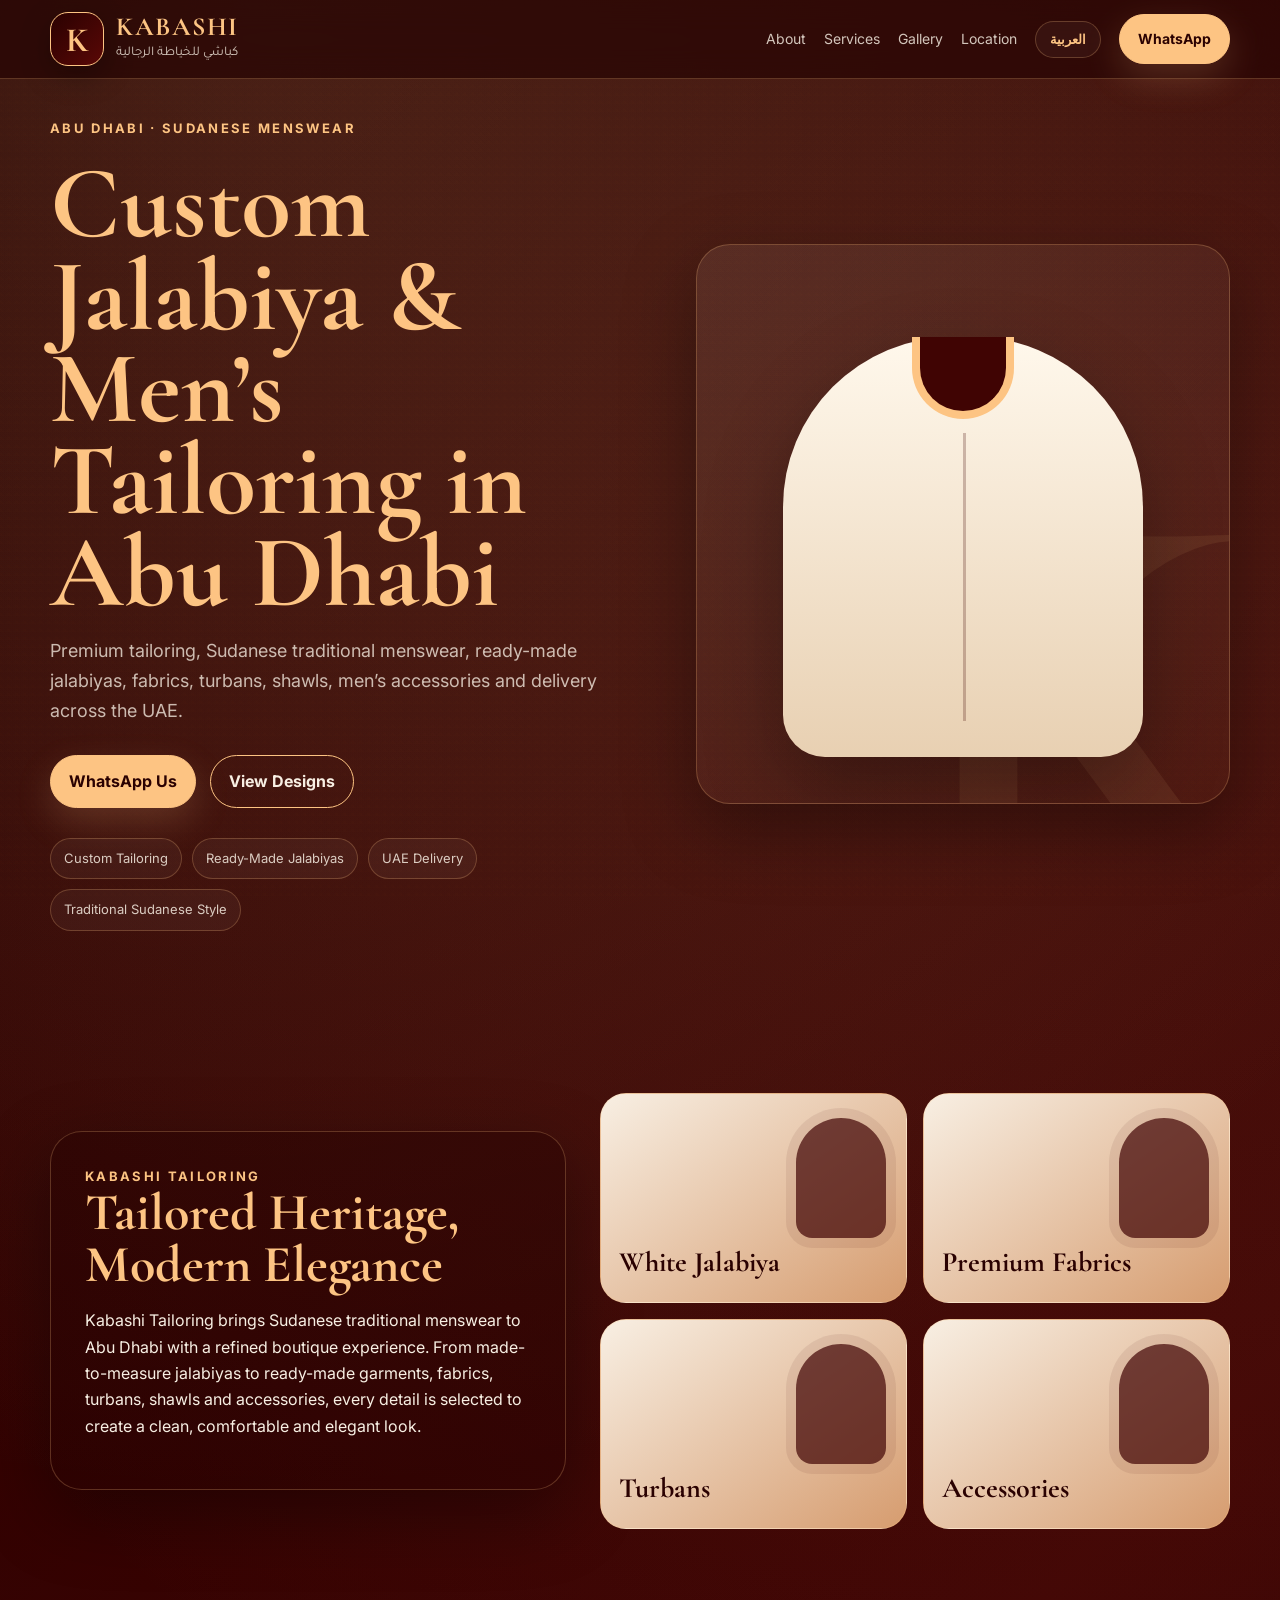
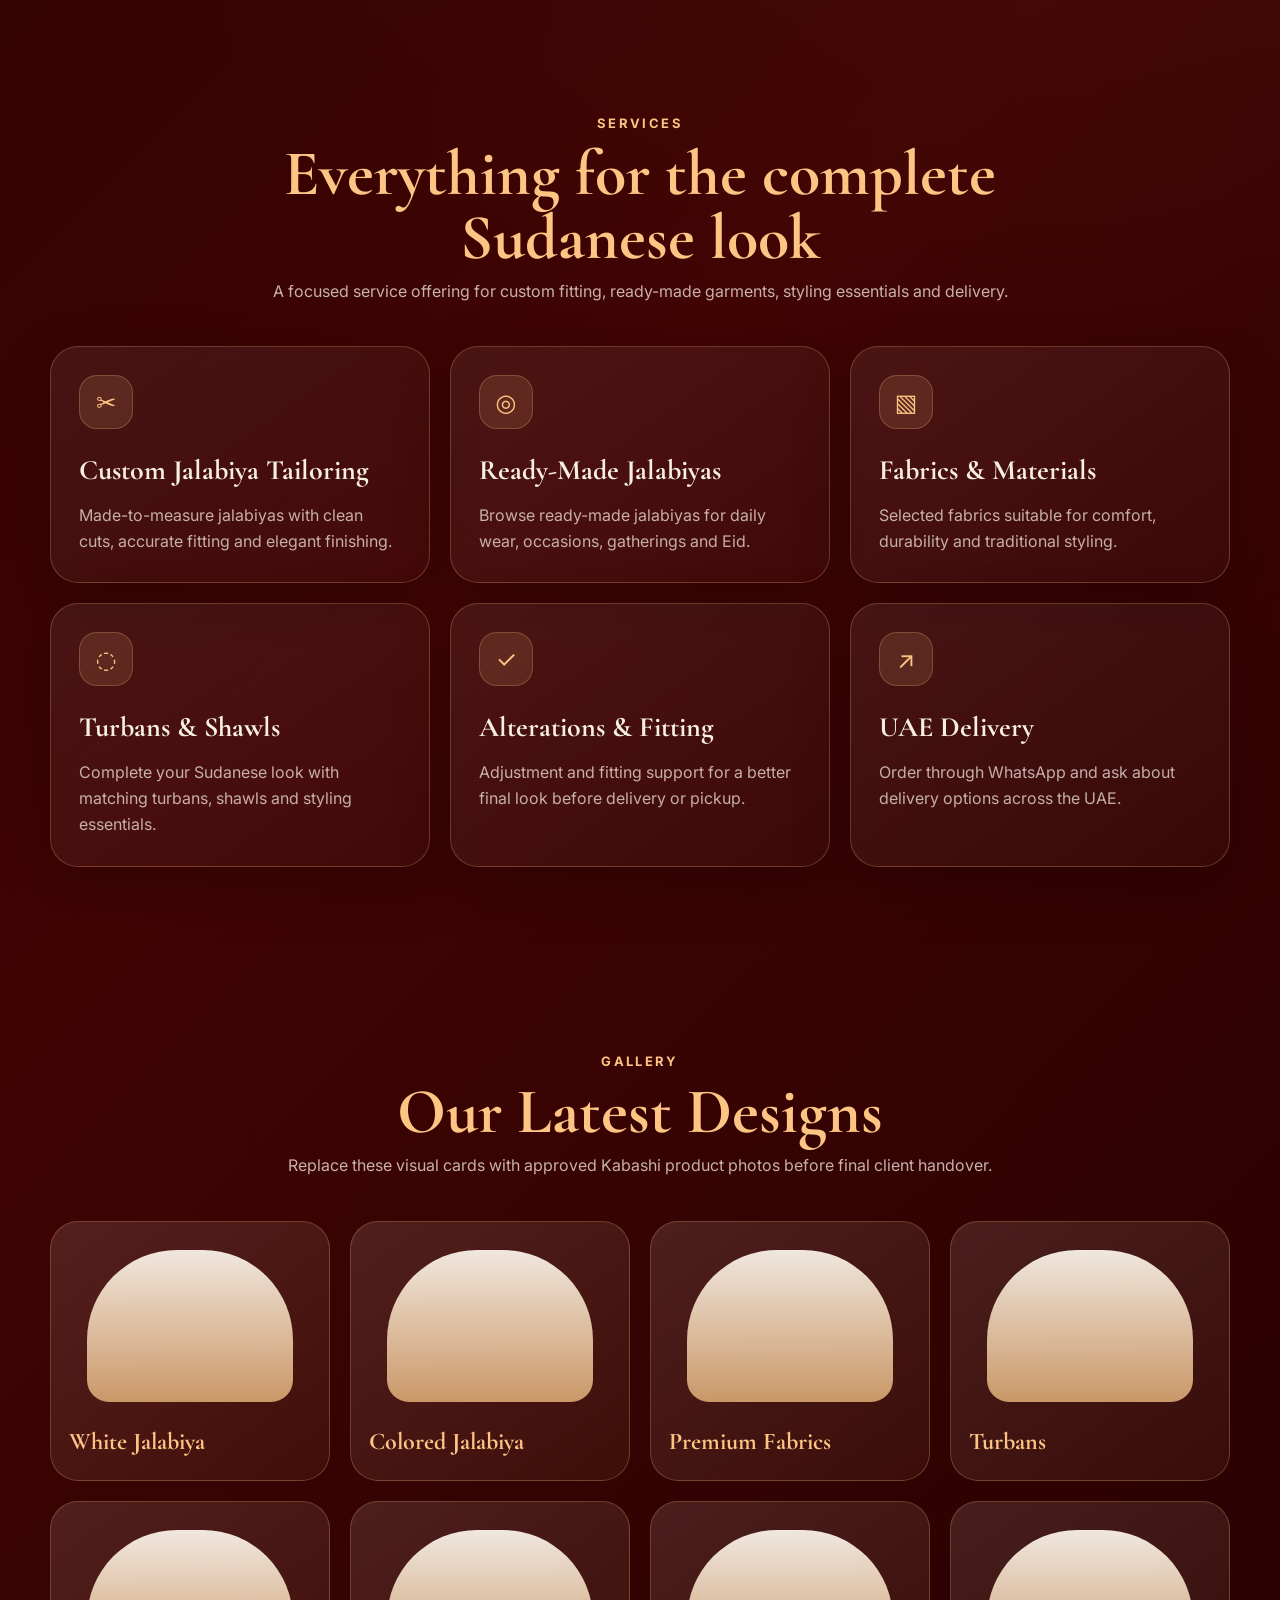
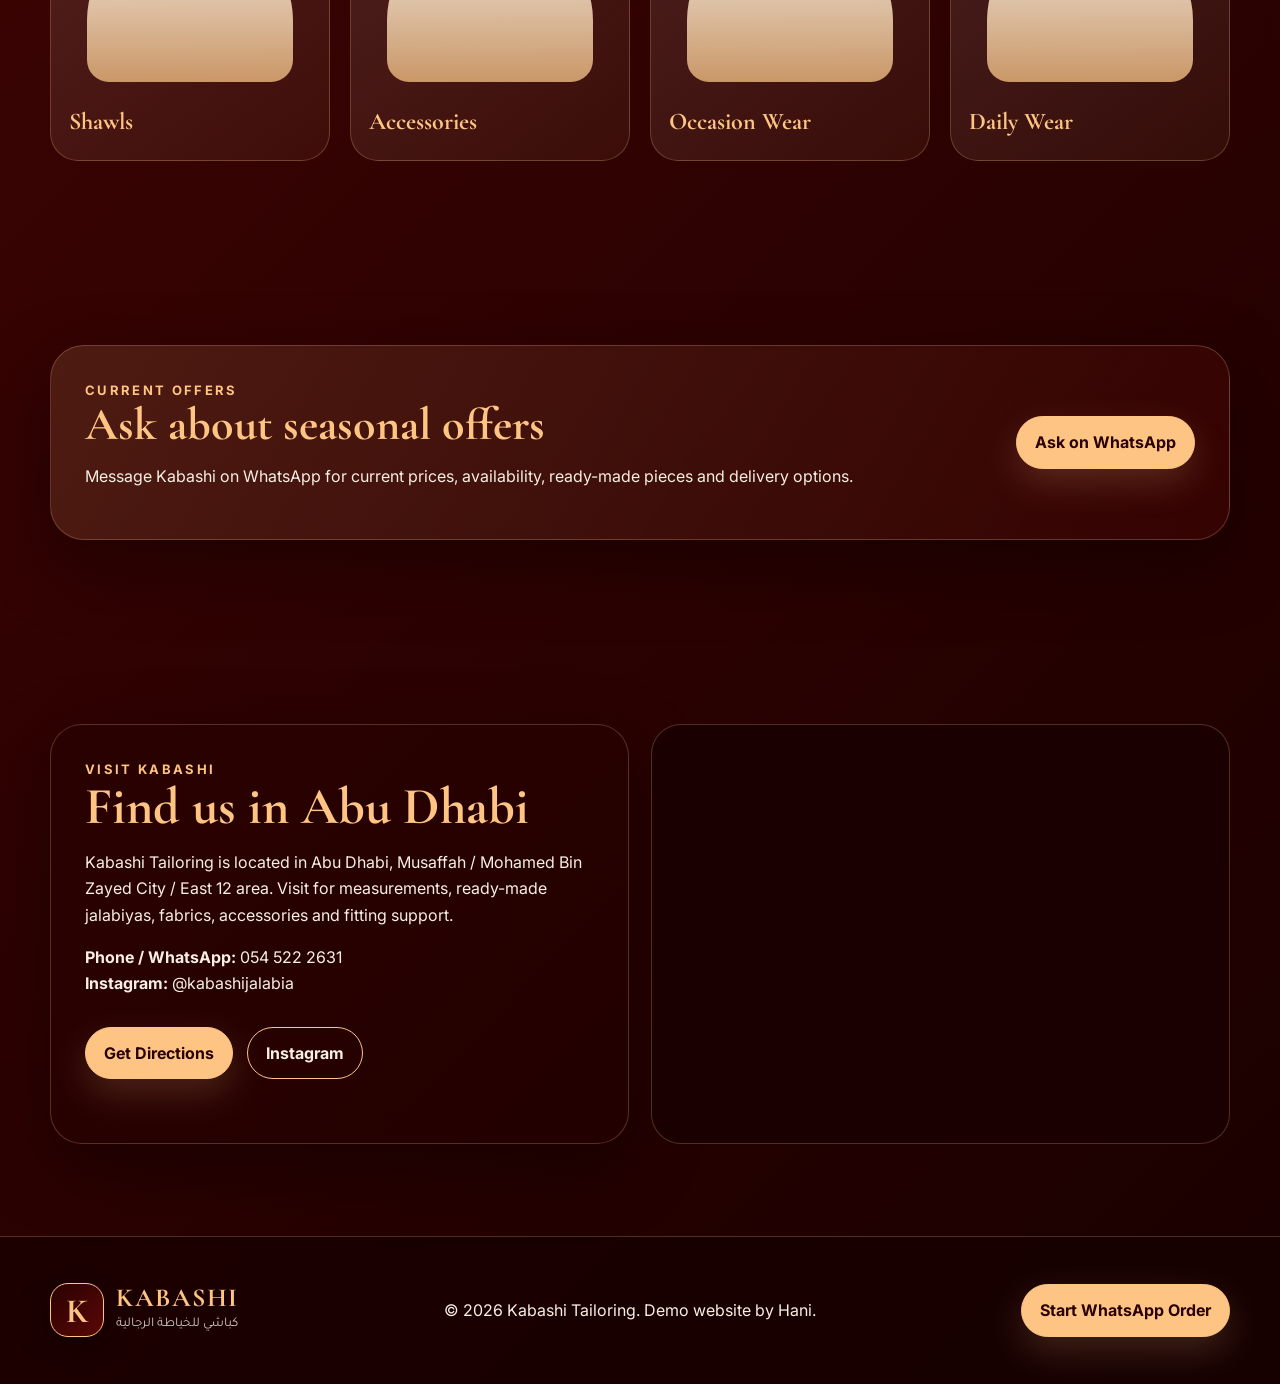
==== index.html @ 1a9d22e8 "Add Kabashi Tailoring static website" ====
<!doctype html>
<html lang="en" dir="ltr">
<head>
  <meta charset="utf-8" />
  <meta name="viewport" content="width=device-width, initial-scale=1" />
  <meta name="description" content="Kabashi Tailoring in Abu Dhabi offers custom jalabiya tailoring, Sudanese menswear, ready-made jalabiyas, fabrics, turbans, shawls, accessories and UAE delivery." />
  <meta name="theme-color" content="#400403" />
  <meta property="og:title" content="Kabashi Tailoring | Premium Jalabiya & Men’s Tailoring" />
  <meta property="og:description" content="Custom jalabiyas, Sudanese traditional menswear, fabrics, accessories and UAE delivery in Abu Dhabi." />
  <title>Kabashi Tailoring | كباشي للخياطة الرجالية</title>
  <link rel="preconnect" href="https://fonts.googleapis.com">
  <link rel="preconnect" href="https://fonts.gstatic.com" crossorigin>
  <link href="https://fonts.googleapis.com/css2?family=Cormorant+Garamond:wght@600;700&family=Inter:wght@400;500;600;700&family=Tajawal:wght@400;500;700;800&display=swap" rel="stylesheet">
  <style>
    :root{--burgundy:#400403;--dark:#230000;--wine:#5A0806;--gold:#FDC483;--bronze:#D69C6F;--ivory:#F8EFE3;--beige:#E8D0B2;--line:rgba(253,196,131,.24);--panel:rgba(64,4,3,.74);--shadow:0 24px 70px rgba(0,0,0,.35);--serif:"Cormorant Garamond",Georgia,serif;--sans:"Inter",system-ui,sans-serif;--arabic:"Tajawal",sans-serif;--max:1180px}
    *{box-sizing:border-box}html{scroll-behavior:smooth}body{margin:0;font-family:var(--sans);background:radial-gradient(circle at 20% 0%,rgba(253,196,131,.14),transparent 32%),radial-gradient(circle at 85% 12%,rgba(214,156,111,.1),transparent 34%),linear-gradient(135deg,#230000,var(--burgundy) 45%,#190000);color:var(--ivory);line-height:1.65;overflow-x:hidden}body:before{content:"";position:fixed;inset:0;pointer-events:none;background-image:linear-gradient(45deg,rgba(253,196,131,.06) 25%,transparent 25%),linear-gradient(-45deg,rgba(253,196,131,.05) 25%,transparent 25%);background-size:8px 8px;opacity:.2;z-index:-1}a{color:inherit;text-decoration:none}.container{width:min(calc(100% - 36px),var(--max));margin:auto}.header{position:fixed;top:0;left:0;right:0;z-index:50;background:rgba(35,0,0,.62);backdrop-filter:blur(16px);border-bottom:1px solid var(--line)}.nav{height:78px;display:flex;align-items:center;justify-content:space-between;gap:24px}.brand{display:flex;align-items:center;gap:12px}.mark{width:54px;height:54px;border:1px solid var(--gold);border-radius:18px;display:grid;place-items:center;background:linear-gradient(135deg,#2A0101,#5A0806);box-shadow:0 10px 30px rgba(0,0,0,.28)}.mark span{font-family:var(--serif);font-size:34px;font-weight:700;color:var(--gold)}.brand strong{font-family:var(--serif);font-size:26px;letter-spacing:.06em;color:var(--gold);display:block;line-height:1}.brand small{font-family:var(--arabic);color:rgba(248,239,227,.82);display:block;margin-top:3px}.links{display:flex;align-items:center;gap:18px}.links a{font-size:14px;color:rgba(248,239,227,.82)}.links a:hover{color:var(--gold)}.btn{display:inline-flex;align-items:center;justify-content:center;gap:8px;border-radius:999px;border:1px solid var(--gold);padding:12px 18px;font-weight:700;transition:.25s ease}.btn.primary{background:var(--gold);color:#2A0101;box-shadow:0 14px 36px rgba(253,196,131,.18)}.btn:hover{transform:translateY(-2px);box-shadow:0 18px 45px rgba(253,196,131,.16)}.menu{display:none;background:transparent;border:1px solid var(--line);color:var(--gold);border-radius:14px;padding:10px 12px}.hero{min-height:100vh;display:grid;align-items:center;padding:118px 0 70px}.hero-grid{display:grid;grid-template-columns:1.05fr .95fr;gap:56px;align-items:center}.eyebrow{color:var(--gold);letter-spacing:.18em;text-transform:uppercase;font-size:13px;font-weight:700}.hero h1{font-family:var(--serif);font-size:clamp(50px,8vw,104px);line-height:.9;margin:18px 0;color:var(--gold)}.hero h1 span{display:block;color:var(--ivory);font-family:var(--arabic);font-size:clamp(29px,4vw,58px);margin-top:18px}.lead{font-size:18px;color:rgba(248,239,227,.76);max-width:650px}.hero-actions{display:flex;gap:14px;flex-wrap:wrap;margin:30px 0}.badges{display:flex;gap:10px;flex-wrap:wrap;margin-top:24px}.badge{border:1px solid var(--line);background:rgba(255,255,255,.04);border-radius:999px;padding:9px 13px;color:rgba(248,239,227,.84);font-size:13px}.hero-card{position:relative;border:1px solid var(--line);border-radius:34px;min-height:560px;background:linear-gradient(145deg,rgba(248,239,227,.08),rgba(253,196,131,.03));box-shadow:var(--shadow);overflow:hidden}.hero-card:before{content:"K";position:absolute;inset:auto -18px -100px auto;font-family:var(--serif);font-size:520px;font-weight:700;line-height:.8;color:rgba(253,196,131,.08)}.garment{position:absolute;left:50%;top:54%;transform:translate(-50%,-50%);width:min(72%,360px);height:420px;border-radius:170px 170px 42px 42px;background:linear-gradient(180deg,#fff8ec,#e8d0b2);box-shadow:0 32px 80px rgba(0,0,0,.32);animation:float 6s ease-in-out infinite}.garment:before{content:"";position:absolute;left:50%;top:0;transform:translateX(-50%);width:86px;height:74px;border-radius:0 0 60px 60px;background:#400403;border:8px solid var(--gold);border-top:0}.garment:after{content:"";position:absolute;left:50%;top:96px;height:288px;border-left:3px solid rgba(64,4,3,.25)}@keyframes float{50%{transform:translate(-50%,-54%)}}.section{padding:92px 0}.section-head{max-width:780px;margin:0 auto 42px;text-align:center}.section-head h2{font-family:var(--serif);font-size:clamp(38px,5vw,64px);line-height:1;margin:8px 0;color:var(--gold)}.section-head p{color:rgba(248,239,227,.74);margin:0}.arabic{font-family:var(--arabic)}.grid{display:grid;gap:20px}.cards{grid-template-columns:repeat(3,1fr)}.card{border:1px solid var(--line);border-radius:28px;background:linear-gradient(145deg,rgba(255,255,255,.07),rgba(255,255,255,.025));padding:28px;box-shadow:0 20px 60px rgba(0,0,0,.2);transition:.25s ease}.card:hover{transform:translateY(-6px);border-color:rgba(253,196,131,.55)}.icon{width:54px;height:54px;border-radius:18px;background:rgba(253,196,131,.12);border:1px solid var(--line);display:grid;place-items:center;color:var(--gold);font-size:24px}.card h3{font-family:var(--serif);font-size:28px;margin:18px 0 8px;color:var(--ivory)}.card p{color:rgba(248,239,227,.72);margin:0}.split{display:grid;grid-template-columns:.9fr 1.1fr;gap:34px;align-items:center}.panel{border:1px solid var(--line);border-radius:32px;padding:34px;background:rgba(35,0,0,.38);box-shadow:var(--shadow)}.panel h2{font-family:var(--serif);font-size:52px;line-height:1;margin:0 0 16px;color:var(--gold)}.visual-grid{display:grid;grid-template-columns:repeat(2,1fr);gap:16px}.visual{min-height:210px;border-radius:26px;border:1px solid var(--line);position:relative;overflow:hidden;background:linear-gradient(145deg,#f8efe3,#d69c6f)}.visual:before{content:attr(data-title);position:absolute;left:18px;bottom:16px;color:#2A0101;font-family:var(--serif);font-size:28px;font-weight:700}.visual:after{content:"";position:absolute;right:20px;top:24px;width:90px;height:120px;border-radius:50px 50px 18px 18px;background:rgba(64,4,3,.72);box-shadow:0 0 0 10px rgba(64,4,3,.08)}.gallery{grid-template-columns:repeat(4,1fr)}.product{min-height:260px;border:1px solid var(--line);border-radius:28px;overflow:hidden;background:linear-gradient(145deg,rgba(248,239,227,.12),rgba(253,196,131,.06));position:relative;cursor:pointer}.product:before{content:"";position:absolute;inset:28px 36px 78px;border-radius:90px 90px 22px 22px;background:linear-gradient(180deg,#fff9ef,#d6a36f);opacity:.92}.product:after{content:attr(data-title);position:absolute;left:18px;right:18px;bottom:18px;font-family:var(--serif);font-size:24px;font-weight:700;color:var(--gold)}.offer{display:flex;align-items:center;justify-content:space-between;gap:24px;border:1px solid var(--line);border-radius:34px;padding:34px;background:linear-gradient(120deg,rgba(253,196,131,.13),rgba(64,4,3,.58));box-shadow:var(--shadow)}.offer h2{font-family:var(--serif);font-size:46px;line-height:1;margin:0 0 10px;color:var(--gold)}.contact-grid{display:grid;grid-template-columns:1fr 1fr;gap:22px}.map{min-height:360px;border:1px solid var(--line);border-radius:30px;overflow:hidden;background:#1a0000}.map iframe{width:100%;height:100%;border:0;filter:saturate(.82) contrast(1.05)}.footer{padding:44px 0;border-top:1px solid var(--line);background:rgba(20,0,0,.6)}.footer-grid{display:flex;align-items:center;justify-content:space-between;gap:24px}.reveal{opacity:0;transform:translateY(24px);transition:opacity .7s ease,transform .7s ease}.reveal.visible{opacity:1;transform:none}.lang{background:rgba(255,255,255,.04);border:1px solid var(--line);color:var(--gold);border-radius:999px;padding:10px 14px;font-weight:700;cursor:pointer}.is-arabic{font-family:var(--arabic)}.is-arabic .hero h1,.is-arabic .section-head h2,.is-arabic .card h3,.is-arabic .panel h2{font-family:var(--arabic)}@media(max-width:900px){.links{position:fixed;top:78px;left:18px;right:18px;display:none;flex-direction:column;align-items:stretch;background:rgba(35,0,0,.96);border:1px solid var(--line);border-radius:24px;padding:18px}.links.open{display:flex}.menu{display:block}.hero-grid,.split,.contact-grid{grid-template-columns:1fr}.hero-card{min-height:430px}.cards{grid-template-columns:1fr}.gallery{grid-template-columns:repeat(2,1fr)}.footer-grid,.offer{align-items:flex-start;flex-direction:column}.nav{height:74px}.brand strong{font-size:22px}}@media(max-width:560px){.gallery,.visual-grid{grid-template-columns:1fr}.hero h1{font-size:54px}.section{padding:66px 0}.card,.panel,.offer{padding:22px}.hero-actions .btn{width:100%}}
  </style>
</head>
<body>
<header class="header">
  <div class="container nav">
    <a class="brand" href="#home" aria-label="Kabashi Tailoring home"><div class="mark"><span>K</span></div><div><strong>KABASHI</strong><small>كباشي للخياطة الرجالية</small></div></a>
    <button class="menu" id="menu" aria-label="Open menu">☰</button>
    <nav class="links" id="links"><a href="#about">About</a><a href="#services">Services</a><a href="#gallery">Gallery</a><a href="#location">Location</a><button class="lang" id="lang">العربية</button><a class="btn primary" href="https://wa.me/971545222631" target="_blank" rel="noopener">WhatsApp</a></nav>
  </div>
</header>
<main id="home">
  <section class="hero">
    <div class="container hero-grid">
      <div class="reveal"><div class="eyebrow" data-en="Abu Dhabi · Sudanese menswear" data-ar="أبوظبي · أزياء رجالية سودانية">Abu Dhabi · Sudanese menswear</div><h1 data-en="Custom Jalabiya & Men’s Tailoring in Abu Dhabi" data-ar="تفصيل جلابية وخياطة رجالية في أبوظبي">Custom Jalabiya & Men’s Tailoring in Abu Dhabi</h1><p class="lead" data-en="Premium tailoring, Sudanese traditional menswear, ready-made jalabiyas, fabrics, turbans, shawls, men’s accessories and delivery across the UAE." data-ar="تفصيل رجالي فاخر، جلابيات سودانية، أقمشة، عمائم، شالات، مستلزمات رجالية، وخدمة توصيل داخل الإمارات.">Premium tailoring, Sudanese traditional menswear, ready-made jalabiyas, fabrics, turbans, shawls, men’s accessories and delivery across the UAE.</p><div class="hero-actions"><a class="btn primary" href="https://wa.me/971545222631" target="_blank" rel="noopener" data-en="WhatsApp Us" data-ar="تواصل عبر واتساب">WhatsApp Us</a><a class="btn" href="#gallery" data-en="View Designs" data-ar="شاهد التصاميم">View Designs</a></div><div class="badges"><span class="badge">Custom Tailoring</span><span class="badge">Ready-Made Jalabiyas</span><span class="badge">UAE Delivery</span><span class="badge">Traditional Sudanese Style</span></div></div>
      <div class="hero-card reveal" aria-label="Premium jalabiya visual"><div class="garment"></div></div>
    </div>
  </section>
  <section class="section" id="about"><div class="container split"><div class="panel reveal"><div class="eyebrow">Kabashi Tailoring</div><h2 data-en="Tailored Heritage, Modern Elegance" data-ar="أصالة في التفصيل وأناقة معاصرة">Tailored Heritage, Modern Elegance</h2><p data-en="Kabashi Tailoring brings Sudanese traditional menswear to Abu Dhabi with a refined boutique experience. From made-to-measure jalabiyas to ready-made garments, fabrics, turbans, shawls and accessories, every detail is selected to create a clean, comfortable and elegant look." data-ar="كباشي للخياطة الرجالية يقدم تجربة خياطة رجالية بطابع سوداني أصيل في أبوظبي، من تفصيل الجلابية حسب المقاس إلى الجلابيات الجاهزة والأقمشة والعمائم والشالات والمستلزمات الرجالية.">Kabashi Tailoring brings Sudanese traditional menswear to Abu Dhabi with a refined boutique experience. From made-to-measure jalabiyas to ready-made garments, fabrics, turbans, shawls and accessories, every detail is selected to create a clean, comfortable and elegant look.</p></div><div class="visual-grid reveal"><div class="visual" data-title="White Jalabiya"></div><div class="visual" data-title="Premium Fabrics"></div><div class="visual" data-title="Turbans"></div><div class="visual" data-title="Accessories"></div></div></div></section>
  <section class="section" id="services"><div class="container"><div class="section-head reveal"><div class="eyebrow">Services</div><h2 data-en="Everything for the complete Sudanese look" data-ar="كل ما تحتاجه لإطلالة سودانية متكاملة">Everything for the complete Sudanese look</h2><p data-en="A focused service offering for custom fitting, ready-made garments, styling essentials and delivery." data-ar="خدمات تفصيل وملابس جاهزة ومستلزمات رجالية وتوصيل بطريقة سهلة وواضحة.">A focused service offering for custom fitting, ready-made garments, styling essentials and delivery.</p></div><div class="grid cards"><article class="card reveal"><div class="icon">✂</div><h3>Custom Jalabiya Tailoring</h3><p>Made-to-measure jalabiyas with clean cuts, accurate fitting and elegant finishing.</p></article><article class="card reveal"><div class="icon">◎</div><h3>Ready-Made Jalabiyas</h3><p>Browse ready-made jalabiyas for daily wear, occasions, gatherings and Eid.</p></article><article class="card reveal"><div class="icon">▧</div><h3>Fabrics & Materials</h3><p>Selected fabrics suitable for comfort, durability and traditional styling.</p></article><article class="card reveal"><div class="icon">◌</div><h3>Turbans & Shawls</h3><p>Complete your Sudanese look with matching turbans, shawls and styling essentials.</p></article><article class="card reveal"><div class="icon">✓</div><h3>Alterations & Fitting</h3><p>Adjustment and fitting support for a better final look before delivery or pickup.</p></article><article class="card reveal"><div class="icon">↗</div><h3>UAE Delivery</h3><p>Order through WhatsApp and ask about delivery options across the UAE.</p></article></div></div></section>
  <section class="section" id="gallery"><div class="container"><div class="section-head reveal"><div class="eyebrow">Gallery</div><h2 data-en="Our Latest Designs" data-ar="أحدث التصاميم">Our Latest Designs</h2><p>Replace these visual cards with approved Kabashi product photos before final client handover.</p></div><div class="grid gallery"><div class="product reveal" data-title="White Jalabiya"></div><div class="product reveal" data-title="Colored Jalabiya"></div><div class="product reveal" data-title="Premium Fabrics"></div><div class="product reveal" data-title="Turbans"></div><div class="product reveal" data-title="Shawls"></div><div class="product reveal" data-title="Accessories"></div><div class="product reveal" data-title="Occasion Wear"></div><div class="product reveal" data-title="Daily Wear"></div></div></div></section>
  <section class="section"><div class="container offer reveal"><div><div class="eyebrow">Current Offers</div><h2 data-en="Ask about seasonal offers" data-ar="اسأل عن العروض الموسمية">Ask about seasonal offers</h2><p>Message Kabashi on WhatsApp for current prices, availability, ready-made pieces and delivery options.</p></div><a class="btn primary" href="https://wa.me/971545222631" target="_blank" rel="noopener">Ask on WhatsApp</a></div></section>
  <section class="section" id="location"><div class="container contact-grid"><div class="panel reveal"><div class="eyebrow">Visit Kabashi</div><h2 data-en="Find us in Abu Dhabi" data-ar="زورونا في أبوظبي">Find us in Abu Dhabi</h2><p>Kabashi Tailoring is located in Abu Dhabi, Musaffah / Mohamed Bin Zayed City / East 12 area. Visit for measurements, ready-made jalabiyas, fabrics, accessories and fitting support.</p><p><strong>Phone / WhatsApp:</strong> 054 522 2631<br><strong>Instagram:</strong> @kabashijalabia</p><div class="hero-actions"><a class="btn primary" href="https://maps.app.goo.gl/zRtJLdgBqovz6FBf7" target="_blank" rel="noopener">Get Directions</a><a class="btn" href="https://www.instagram.com/kabashijalabia" target="_blank" rel="noopener">Instagram</a></div></div><div class="map reveal"><iframe title="Kabashi Tailoring Google Map" loading="lazy" referrerpolicy="no-referrer-when-downgrade" src="https://www.google.com/maps?q=Kabashi%20gents%20tailor%20Abu%20Dhabi&output=embed"></iframe></div></div></section>
</main>
<footer class="footer"><div class="container footer-grid"><a class="brand" href="#home"><div class="mark"><span>K</span></div><div><strong>KABASHI</strong><small>كباشي للخياطة الرجالية</small></div></a><p>© <span id="year"></span> Kabashi Tailoring. Demo website by Hani.</p><a class="btn primary" href="https://wa.me/971545222631" target="_blank" rel="noopener">Start WhatsApp Order</a></div></footer>
<script>
  const menu=document.getElementById('menu'),links=document.getElementById('links'),year=document.getElementById('year'),lang=document.getElementById('lang');year.textContent=new Date().getFullYear();menu.addEventListener('click',()=>links.classList.toggle('open'));document.querySelectorAll('.links a').forEach(a=>a.addEventListener('click',()=>links.classList.remove('open')));const obs=new IntersectionObserver(es=>es.forEach(e=>{if(e.isIntersecting){e.target.classList.add('visible');obs.unobserve(e.target)}}),{threshold:.12});document.querySelectorAll('.reveal').forEach(el=>obs.observe(el));let current='en';lang.addEventListener('click',()=>{current=current==='en'?'ar':'en';document.documentElement.lang=current;document.documentElement.dir=current==='ar'?'rtl':'ltr';document.body.classList.toggle('is-arabic',current==='ar');lang.textContent=current==='ar'?'English':'العربية';document.querySelectorAll('[data-en][data-ar]').forEach(el=>{el.textContent=el.dataset[current]})});
</script>
</body>
</html>
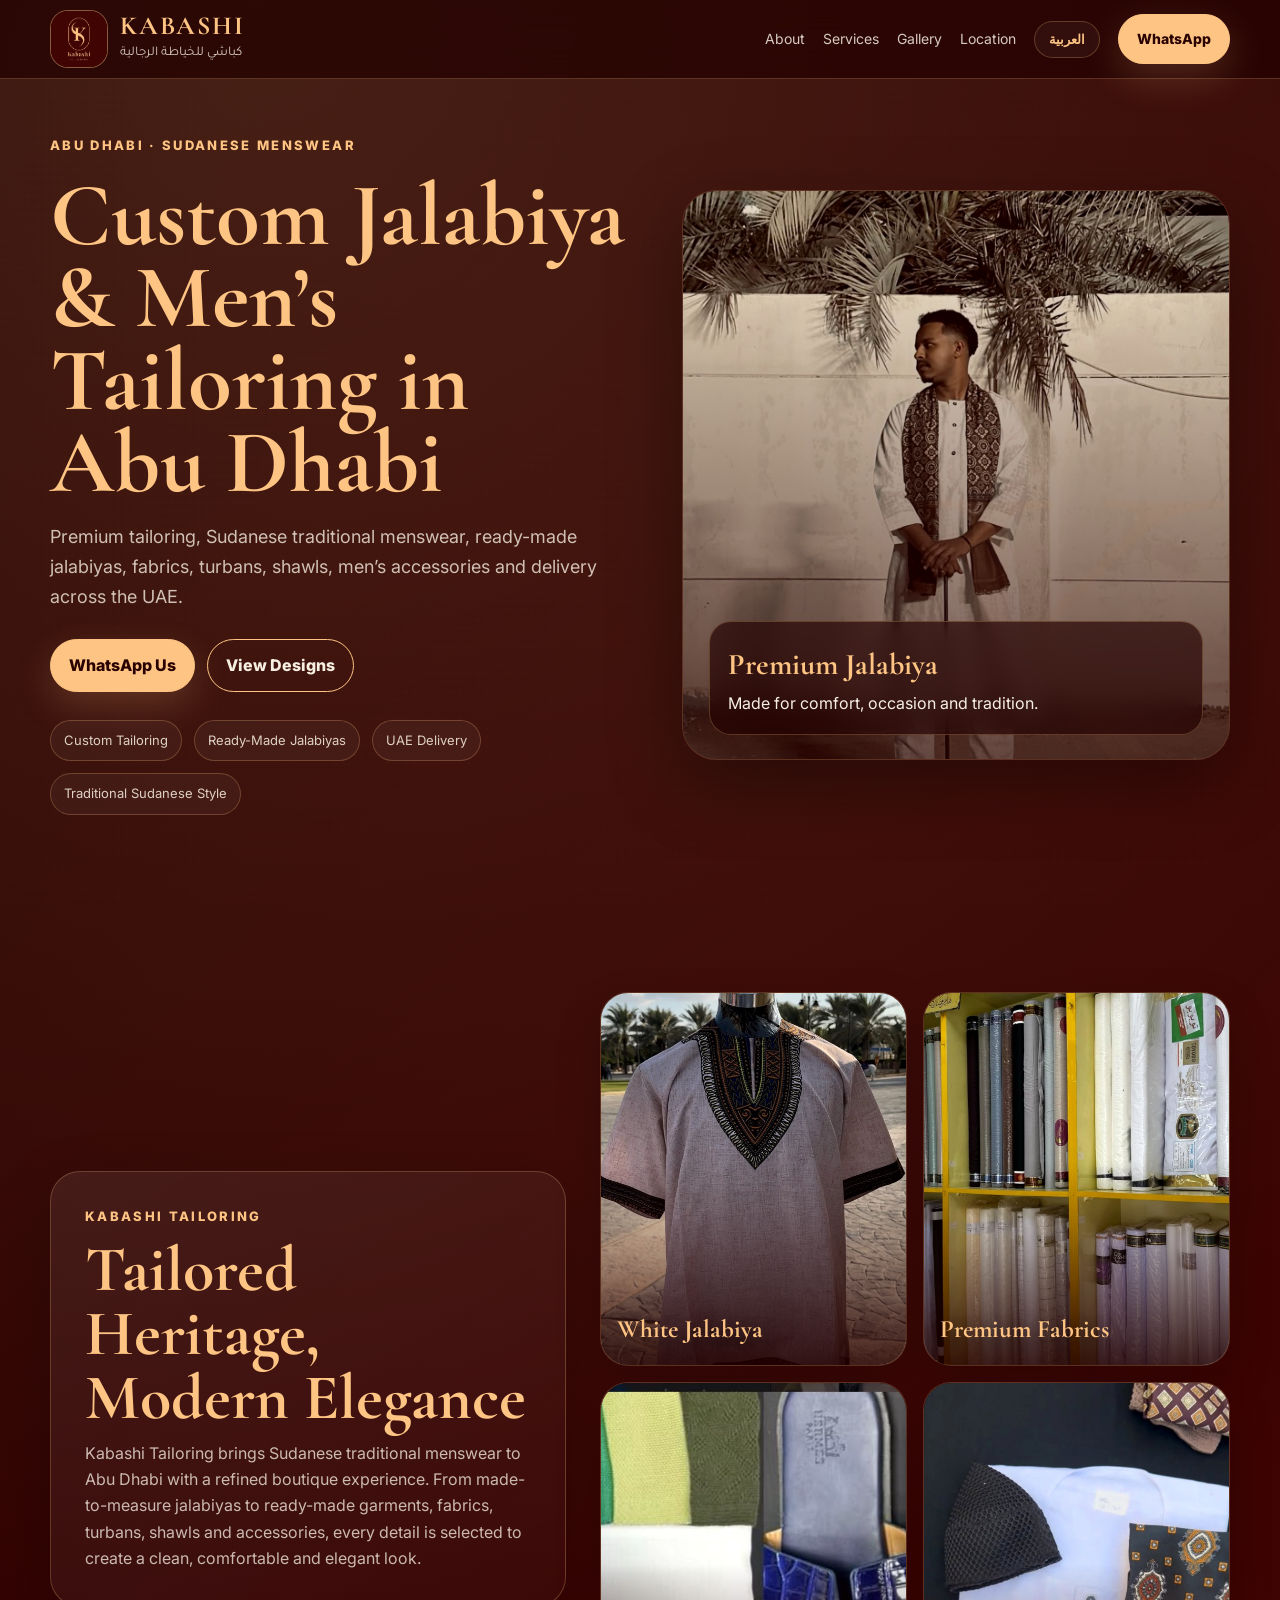
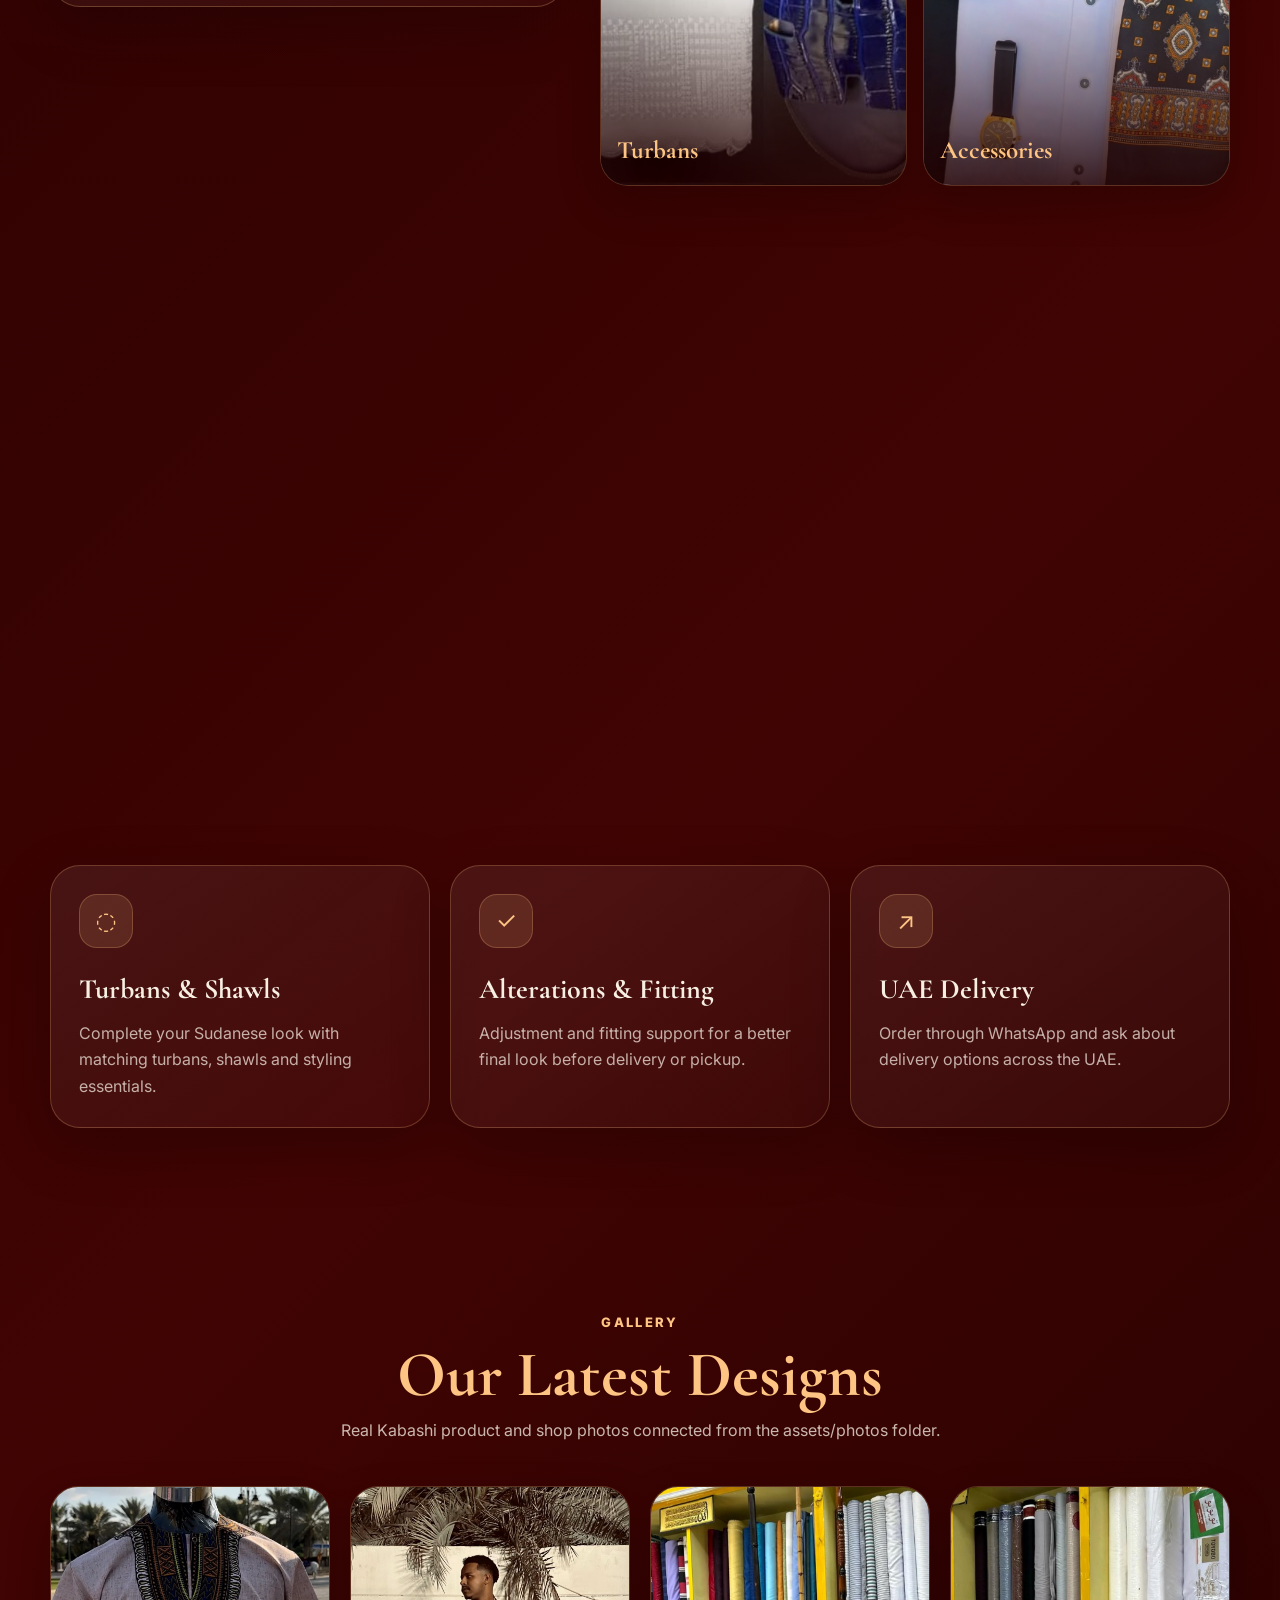
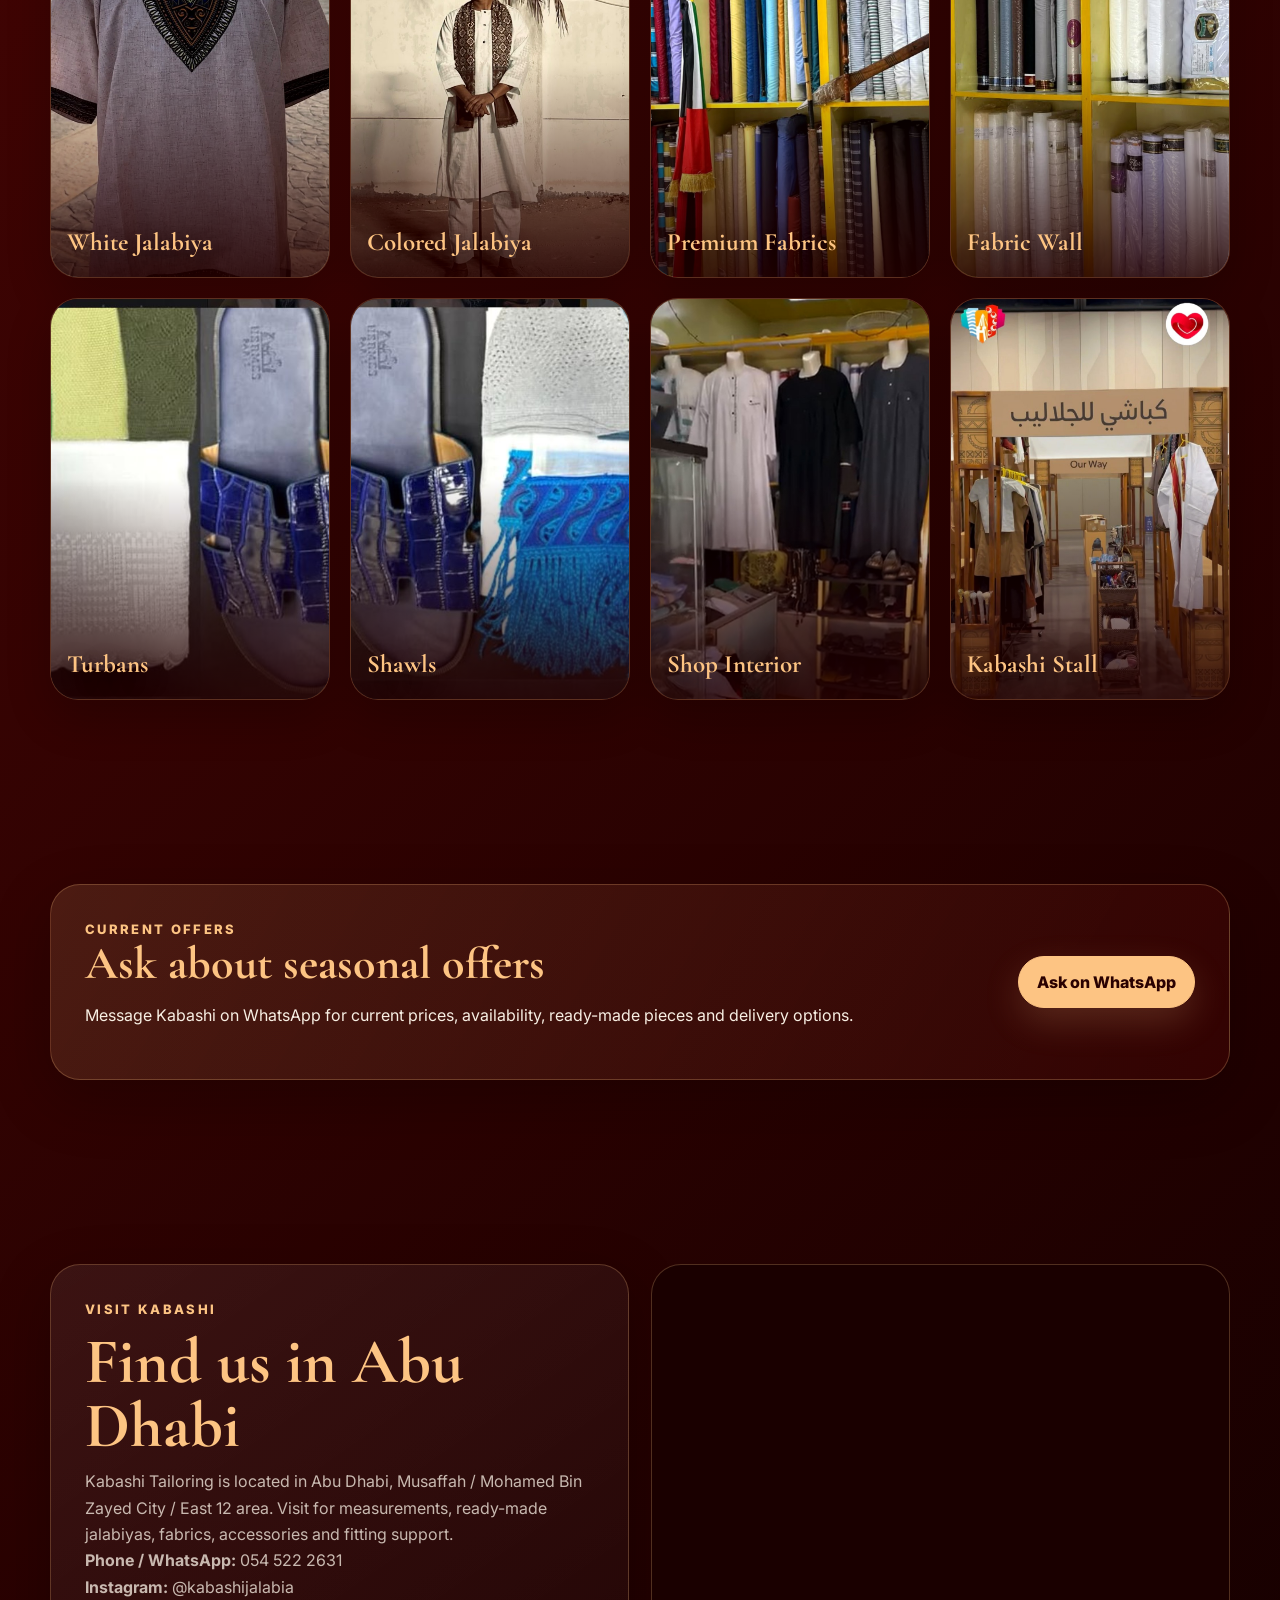
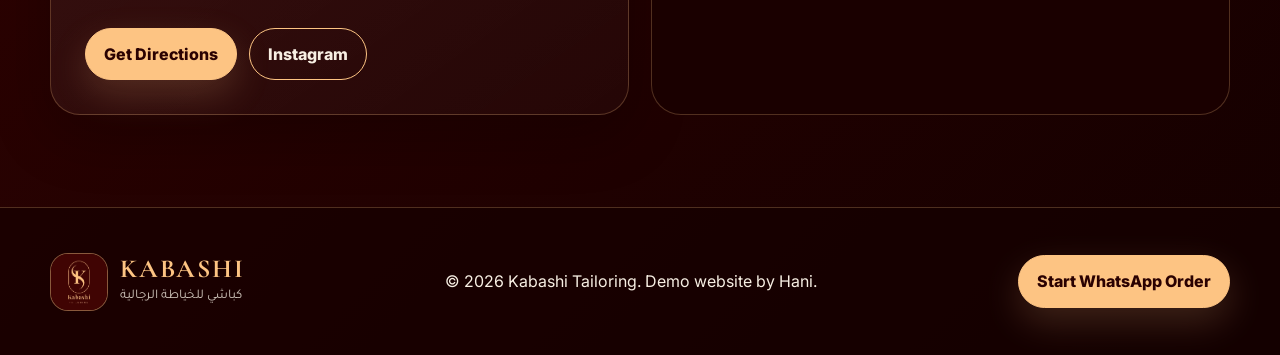
==== commit e0bcced0: "Connect website sections to photo assets" ====
--- a/index.html
+++ b/index.html
@@ -1,43 +1,41 @@
 <!doctype html>
-<html lang="en" dir="ltr">
+<html lang='en' dir='ltr'>
 <head>
-  <meta charset="utf-8" />
-  <meta name="viewport" content="width=device-width, initial-scale=1" />
-  <meta name="description" content="Kabashi Tailoring in Abu Dhabi offers custom jalabiya tailoring, Sudanese menswear, ready-made jalabiyas, fabrics, turbans, shawls, accessories and UAE delivery." />
-  <meta name="theme-color" content="#400403" />
-  <meta property="og:title" content="Kabashi Tailoring | Premium Jalabiya & Men’s Tailoring" />
-  <meta property="og:description" content="Custom jalabiyas, Sudanese traditional menswear, fabrics, accessories and UAE delivery in Abu Dhabi." />
+  <meta charset='utf-8'>
+  <meta name='viewport' content='width=device-width, initial-scale=1'>
+  <meta name='description' content='Kabashi Tailoring in Abu Dhabi offers custom jalabiya tailoring, Sudanese menswear, ready-made jalabiyas, fabrics, turbans, shawls, accessories and UAE delivery.'>
+  <meta name='theme-color' content='#400403'>
   <title>Kabashi Tailoring | كباشي للخياطة الرجالية</title>
-  <link rel="preconnect" href="https://fonts.googleapis.com">
-  <link rel="preconnect" href="https://fonts.gstatic.com" crossorigin>
-  <link href="https://fonts.googleapis.com/css2?family=Cormorant+Garamond:wght@600;700&family=Inter:wght@400;500;600;700&family=Tajawal:wght@400;500;700;800&display=swap" rel="stylesheet">
+  <link rel='preconnect' href='https://fonts.googleapis.com'>
+  <link rel='preconnect' href='https://fonts.gstatic.com' crossorigin>
+  <link href='https://fonts.googleapis.com/css2?family=Cormorant+Garamond:wght@600;700&family=Inter:wght@400;500;600;700&family=Tajawal:wght@400;500;700;800&display=swap' rel='stylesheet'>
   <style>
-    :root{--burgundy:#400403;--dark:#230000;--wine:#5A0806;--gold:#FDC483;--bronze:#D69C6F;--ivory:#F8EFE3;--beige:#E8D0B2;--line:rgba(253,196,131,.24);--panel:rgba(64,4,3,.74);--shadow:0 24px 70px rgba(0,0,0,.35);--serif:"Cormorant Garamond",Georgia,serif;--sans:"Inter",system-ui,sans-serif;--arabic:"Tajawal",sans-serif;--max:1180px}
-    *{box-sizing:border-box}html{scroll-behavior:smooth}body{margin:0;font-family:var(--sans);background:radial-gradient(circle at 20% 0%,rgba(253,196,131,.14),transparent 32%),radial-gradient(circle at 85% 12%,rgba(214,156,111,.1),transparent 34%),linear-gradient(135deg,#230000,var(--burgundy) 45%,#190000);color:var(--ivory);line-height:1.65;overflow-x:hidden}body:before{content:"";position:fixed;inset:0;pointer-events:none;background-image:linear-gradient(45deg,rgba(253,196,131,.06) 25%,transparent 25%),linear-gradient(-45deg,rgba(253,196,131,.05) 25%,transparent 25%);background-size:8px 8px;opacity:.2;z-index:-1}a{color:inherit;text-decoration:none}.container{width:min(calc(100% - 36px),var(--max));margin:auto}.header{position:fixed;top:0;left:0;right:0;z-index:50;background:rgba(35,0,0,.62);backdrop-filter:blur(16px);border-bottom:1px solid var(--line)}.nav{height:78px;display:flex;align-items:center;justify-content:space-between;gap:24px}.brand{display:flex;align-items:center;gap:12px}.mark{width:54px;height:54px;border:1px solid var(--gold);border-radius:18px;display:grid;place-items:center;background:linear-gradient(135deg,#2A0101,#5A0806);box-shadow:0 10px 30px rgba(0,0,0,.28)}.mark span{font-family:var(--serif);font-size:34px;font-weight:700;color:var(--gold)}.brand strong{font-family:var(--serif);font-size:26px;letter-spacing:.06em;color:var(--gold);display:block;line-height:1}.brand small{font-family:var(--arabic);color:rgba(248,239,227,.82);display:block;margin-top:3px}.links{display:flex;align-items:center;gap:18px}.links a{font-size:14px;color:rgba(248,239,227,.82)}.links a:hover{color:var(--gold)}.btn{display:inline-flex;align-items:center;justify-content:center;gap:8px;border-radius:999px;border:1px solid var(--gold);padding:12px 18px;font-weight:700;transition:.25s ease}.btn.primary{background:var(--gold);color:#2A0101;box-shadow:0 14px 36px rgba(253,196,131,.18)}.btn:hover{transform:translateY(-2px);box-shadow:0 18px 45px rgba(253,196,131,.16)}.menu{display:none;background:transparent;border:1px solid var(--line);color:var(--gold);border-radius:14px;padding:10px 12px}.hero{min-height:100vh;display:grid;align-items:center;padding:118px 0 70px}.hero-grid{display:grid;grid-template-columns:1.05fr .95fr;gap:56px;align-items:center}.eyebrow{color:var(--gold);letter-spacing:.18em;text-transform:uppercase;font-size:13px;font-weight:700}.hero h1{font-family:var(--serif);font-size:clamp(50px,8vw,104px);line-height:.9;margin:18px 0;color:var(--gold)}.hero h1 span{display:block;color:var(--ivory);font-family:var(--arabic);font-size:clamp(29px,4vw,58px);margin-top:18px}.lead{font-size:18px;color:rgba(248,239,227,.76);max-width:650px}.hero-actions{display:flex;gap:14px;flex-wrap:wrap;margin:30px 0}.badges{display:flex;gap:10px;flex-wrap:wrap;margin-top:24px}.badge{border:1px solid var(--line);background:rgba(255,255,255,.04);border-radius:999px;padding:9px 13px;color:rgba(248,239,227,.84);font-size:13px}.hero-card{position:relative;border:1px solid var(--line);border-radius:34px;min-height:560px;background:linear-gradient(145deg,rgba(248,239,227,.08),rgba(253,196,131,.03));box-shadow:var(--shadow);overflow:hidden}.hero-card:before{content:"K";position:absolute;inset:auto -18px -100px auto;font-family:var(--serif);font-size:520px;font-weight:700;line-height:.8;color:rgba(253,196,131,.08)}.garment{position:absolute;left:50%;top:54%;transform:translate(-50%,-50%);width:min(72%,360px);height:420px;border-radius:170px 170px 42px 42px;background:linear-gradient(180deg,#fff8ec,#e8d0b2);box-shadow:0 32px 80px rgba(0,0,0,.32);animation:float 6s ease-in-out infinite}.garment:before{content:"";position:absolute;left:50%;top:0;transform:translateX(-50%);width:86px;height:74px;border-radius:0 0 60px 60px;background:#400403;border:8px solid var(--gold);border-top:0}.garment:after{content:"";position:absolute;left:50%;top:96px;height:288px;border-left:3px solid rgba(64,4,3,.25)}@keyframes float{50%{transform:translate(-50%,-54%)}}.section{padding:92px 0}.section-head{max-width:780px;margin:0 auto 42px;text-align:center}.section-head h2{font-family:var(--serif);font-size:clamp(38px,5vw,64px);line-height:1;margin:8px 0;color:var(--gold)}.section-head p{color:rgba(248,239,227,.74);margin:0}.arabic{font-family:var(--arabic)}.grid{display:grid;gap:20px}.cards{grid-template-columns:repeat(3,1fr)}.card{border:1px solid var(--line);border-radius:28px;background:linear-gradient(145deg,rgba(255,255,255,.07),rgba(255,255,255,.025));padding:28px;box-shadow:0 20px 60px rgba(0,0,0,.2);transition:.25s ease}.card:hover{transform:translateY(-6px);border-color:rgba(253,196,131,.55)}.icon{width:54px;height:54px;border-radius:18px;background:rgba(253,196,131,.12);border:1px solid var(--line);display:grid;place-items:center;color:var(--gold);font-size:24px}.card h3{font-family:var(--serif);font-size:28px;margin:18px 0 8px;color:var(--ivory)}.card p{color:rgba(248,239,227,.72);margin:0}.split{display:grid;grid-template-columns:.9fr 1.1fr;gap:34px;align-items:center}.panel{border:1px solid var(--line);border-radius:32px;padding:34px;background:rgba(35,0,0,.38);box-shadow:var(--shadow)}.panel h2{font-family:var(--serif);font-size:52px;line-height:1;margin:0 0 16px;color:var(--gold)}.visual-grid{display:grid;grid-template-columns:repeat(2,1fr);gap:16px}.visual{min-height:210px;border-radius:26px;border:1px solid var(--line);position:relative;overflow:hidden;background:linear-gradient(145deg,#f8efe3,#d69c6f)}.visual:before{content:attr(data-title);position:absolute;left:18px;bottom:16px;color:#2A0101;font-family:var(--serif);font-size:28px;font-weight:700}.visual:after{content:"";position:absolute;right:20px;top:24px;width:90px;height:120px;border-radius:50px 50px 18px 18px;background:rgba(64,4,3,.72);box-shadow:0 0 0 10px rgba(64,4,3,.08)}.gallery{grid-template-columns:repeat(4,1fr)}.product{min-height:260px;border:1px solid var(--line);border-radius:28px;overflow:hidden;background:linear-gradient(145deg,rgba(248,239,227,.12),rgba(253,196,131,.06));position:relative;cursor:pointer}.product:before{content:"";position:absolute;inset:28px 36px 78px;border-radius:90px 90px 22px 22px;background:linear-gradient(180deg,#fff9ef,#d6a36f);opacity:.92}.product:after{content:attr(data-title);position:absolute;left:18px;right:18px;bottom:18px;font-family:var(--serif);font-size:24px;font-weight:700;color:var(--gold)}.offer{display:flex;align-items:center;justify-content:space-between;gap:24px;border:1px solid var(--line);border-radius:34px;padding:34px;background:linear-gradient(120deg,rgba(253,196,131,.13),rgba(64,4,3,.58));box-shadow:var(--shadow)}.offer h2{font-family:var(--serif);font-size:46px;line-height:1;margin:0 0 10px;color:var(--gold)}.contact-grid{display:grid;grid-template-columns:1fr 1fr;gap:22px}.map{min-height:360px;border:1px solid var(--line);border-radius:30px;overflow:hidden;background:#1a0000}.map iframe{width:100%;height:100%;border:0;filter:saturate(.82) contrast(1.05)}.footer{padding:44px 0;border-top:1px solid var(--line);background:rgba(20,0,0,.6)}.footer-grid{display:flex;align-items:center;justify-content:space-between;gap:24px}.reveal{opacity:0;transform:translateY(24px);transition:opacity .7s ease,transform .7s ease}.reveal.visible{opacity:1;transform:none}.lang{background:rgba(255,255,255,.04);border:1px solid var(--line);color:var(--gold);border-radius:999px;padding:10px 14px;font-weight:700;cursor:pointer}.is-arabic{font-family:var(--arabic)}.is-arabic .hero h1,.is-arabic .section-head h2,.is-arabic .card h3,.is-arabic .panel h2{font-family:var(--arabic)}@media(max-width:900px){.links{position:fixed;top:78px;left:18px;right:18px;display:none;flex-direction:column;align-items:stretch;background:rgba(35,0,0,.96);border:1px solid var(--line);border-radius:24px;padding:18px}.links.open{display:flex}.menu{display:block}.hero-grid,.split,.contact-grid{grid-template-columns:1fr}.hero-card{min-height:430px}.cards{grid-template-columns:1fr}.gallery{grid-template-columns:repeat(2,1fr)}.footer-grid,.offer{align-items:flex-start;flex-direction:column}.nav{height:74px}.brand strong{font-size:22px}}@media(max-width:560px){.gallery,.visual-grid{grid-template-columns:1fr}.hero h1{font-size:54px}.section{padding:66px 0}.card,.panel,.offer{padding:22px}.hero-actions .btn{width:100%}}
+    :root{--burgundy:#400403;--dark:#210000;--wine:#5A0806;--gold:#FDC483;--bronze:#D69C6F;--ivory:#F8EFE3;--beige:#E8D0B2;--line:rgba(253,196,131,.24);--shadow:0 24px 70px rgba(0,0,0,.35);--serif:'Cormorant Garamond',Georgia,serif;--sans:'Inter',system-ui,sans-serif;--arabic:'Tajawal',sans-serif;--max:1180px}
+    *{box-sizing:border-box}html{scroll-behavior:smooth}body{margin:0;font-family:var(--sans);background:radial-gradient(circle at 20% 0%,rgba(253,196,131,.16),transparent 32%),linear-gradient(135deg,#210000,var(--burgundy) 48%,#140000);color:var(--ivory);line-height:1.65;overflow-x:hidden}body:before{content:'';position:fixed;inset:0;pointer-events:none;background-image:linear-gradient(45deg,rgba(253,196,131,.05) 25%,transparent 25%),linear-gradient(-45deg,rgba(253,196,131,.04) 25%,transparent 25%);background-size:9px 9px;opacity:.24;z-index:-1}a{color:inherit;text-decoration:none}.container{width:min(calc(100% - 36px),var(--max));margin:auto}.header{position:fixed;top:0;left:0;right:0;z-index:50;background:rgba(35,0,0,.72);backdrop-filter:blur(16px);border-bottom:1px solid var(--line)}.nav{height:78px;display:flex;align-items:center;justify-content:space-between;gap:24px}.brand{display:flex;align-items:center;gap:12px}.logo-img{width:58px;height:58px;border-radius:18px;border:1px solid rgba(253,196,131,.45);object-fit:cover;background:#2A0101}.brand strong{font-family:var(--serif);font-size:26px;letter-spacing:.07em;color:var(--gold);display:block;line-height:1}.brand small{font-family:var(--arabic);display:block;margin-top:4px;color:rgba(248,239,227,.82)}.links{display:flex;align-items:center;gap:18px}.links a{font-size:14px;color:rgba(248,239,227,.84)}.links a:hover{color:var(--gold)}.btn{display:inline-flex;align-items:center;justify-content:center;gap:8px;border-radius:999px;border:1px solid var(--gold);padding:12px 18px;font-weight:800;transition:.25s ease}.btn.primary{background:var(--gold);color:#2A0101;box-shadow:0 14px 36px rgba(253,196,131,.18)}.btn:hover{transform:translateY(-2px);box-shadow:0 18px 45px rgba(253,196,131,.16)}.menu,.lang{background:rgba(255,255,255,.04);border:1px solid var(--line);color:var(--gold);border-radius:999px;padding:10px 14px;font-weight:800;cursor:pointer}.menu{display:none;border-radius:14px}.hero{min-height:100vh;display:grid;align-items:center;padding:120px 0 70px}.hero-grid{display:grid;grid-template-columns:1fr .95fr;gap:56px;align-items:center}.eyebrow{color:var(--gold);letter-spacing:.18em;text-transform:uppercase;font-size:13px;font-weight:800}.hero h1{font-family:var(--serif);font-size:clamp(48px,7vw,96px);line-height:.92;margin:18px 0;color:var(--gold)}.lead{font-size:18px;color:rgba(248,239,227,.78);max-width:650px}.hero-actions,.badges{display:flex;gap:12px;flex-wrap:wrap;margin-top:28px}.badge{border:1px solid var(--line);background:rgba(255,255,255,.04);border-radius:999px;padding:9px 13px;color:rgba(248,239,227,.86);font-size:13px}.hero-photo{position:relative;border:1px solid var(--line);border-radius:34px;min-height:570px;overflow:hidden;box-shadow:var(--shadow);background:#2A0101}.hero-photo:before{content:'K';position:absolute;right:-20px;bottom:-110px;font-family:var(--serif);font-size:520px;line-height:.8;color:rgba(253,196,131,.1);z-index:1}.hero-photo img{position:absolute;inset:0;width:100%;height:100%;object-fit:cover;filter:saturate(.92) contrast(1.05);opacity:.9}.hero-photo:after{content:'';position:absolute;inset:0;background:linear-gradient(180deg,transparent 10%,rgba(35,0,0,.68));z-index:2}.hero-caption{position:absolute;z-index:3;left:26px;right:26px;bottom:24px;border:1px solid var(--line);border-radius:22px;background:rgba(35,0,0,.66);backdrop-filter:blur(12px);padding:18px}.hero-caption b{font-family:var(--serif);font-size:30px;color:var(--gold);display:block}.section{padding:92px 0}.section-head{max-width:780px;margin:0 auto 42px;text-align:center}.section-head h2,.panel h2{font-family:var(--serif);font-size:clamp(38px,5vw,64px);line-height:1;margin:10px 0;color:var(--gold)}.section-head p,.panel p{color:rgba(248,239,227,.76);margin:0}.grid{display:grid;gap:20px}.split{display:grid;grid-template-columns:.9fr 1.1fr;gap:34px;align-items:center}.panel,.card,.offer{border:1px solid var(--line);border-radius:30px;background:linear-gradient(145deg,rgba(255,255,255,.07),rgba(255,255,255,.025));box-shadow:0 20px 60px rgba(0,0,0,.22)}.panel{padding:34px}.visual-grid{display:grid;grid-template-columns:repeat(2,1fr);gap:16px}.visual,.gallery-card{position:relative;overflow:hidden;border:1px solid var(--line);border-radius:28px;background:#2A0101;box-shadow:0 18px 45px rgba(0,0,0,.2)}.visual{min-height:230px}.visual img,.gallery-card img{width:100%;height:100%;object-fit:cover;display:block;transition:.4s ease}.visual:after,.gallery-card:after{content:attr(data-title);position:absolute;left:16px;right:16px;bottom:14px;font-family:var(--serif);font-size:25px;font-weight:800;color:var(--gold);text-shadow:0 8px 20px rgba(0,0,0,.55);z-index:2}.visual:before,.gallery-card:before{content:'';position:absolute;inset:0;background:linear-gradient(180deg,transparent 45%,rgba(35,0,0,.86));z-index:1}.visual:hover img,.gallery-card:hover img{transform:scale(1.06)}.cards{grid-template-columns:repeat(3,1fr)}.card{padding:28px;transition:.25s ease}.card:hover{transform:translateY(-6px);border-color:rgba(253,196,131,.58)}.icon{width:54px;height:54px;border-radius:18px;background:rgba(253,196,131,.12);border:1px solid var(--line);display:grid;place-items:center;color:var(--gold);font-size:24px}.card h3{font-family:var(--serif);font-size:28px;margin:18px 0 8px;color:var(--ivory)}.card p{color:rgba(248,239,227,.72);margin:0}.gallery{grid-template-columns:repeat(4,1fr)}.gallery-card{min-height:270px}.offer{display:flex;align-items:center;justify-content:space-between;gap:24px;padding:34px;background:linear-gradient(120deg,rgba(253,196,131,.13),rgba(64,4,3,.58))}.offer h2{font-family:var(--serif);font-size:46px;line-height:1;margin:0 0 10px;color:var(--gold)}.contact-grid{display:grid;grid-template-columns:1fr 1fr;gap:22px}.map{min-height:360px;border:1px solid var(--line);border-radius:30px;overflow:hidden;background:#1a0000}.map iframe{width:100%;height:100%;border:0;filter:saturate(.82) contrast(1.05)}.footer{padding:44px 0;border-top:1px solid var(--line);background:rgba(20,0,0,.6)}.footer-grid{display:flex;align-items:center;justify-content:space-between;gap:24px}.reveal{opacity:0;transform:translateY(24px);transition:opacity .7s ease,transform .7s ease}.reveal.visible{opacity:1;transform:none}.is-arabic{font-family:var(--arabic)}.is-arabic h1,.is-arabic h2,.is-arabic h3{font-family:var(--arabic)}@media(max-width:900px){.links{position:fixed;top:78px;left:18px;right:18px;display:none;flex-direction:column;align-items:stretch;background:rgba(35,0,0,.96);border:1px solid var(--line);border-radius:24px;padding:18px}.links.open{display:flex}.menu{display:block}.hero-grid,.split,.contact-grid{grid-template-columns:1fr}.hero-photo{min-height:460px}.cards{grid-template-columns:1fr}.gallery{grid-template-columns:repeat(2,1fr)}.footer-grid,.offer{align-items:flex-start;flex-direction:column}.nav{height:74px}}@media(max-width:560px){.gallery,.visual-grid{grid-template-columns:1fr}.hero h1{font-size:50px}.section{padding:66px 0}.panel,.card,.offer{padding:22px}.hero-actions .btn{width:100%}}
   </style>
 </head>
 <body>
-<header class="header">
-  <div class="container nav">
-    <a class="brand" href="#home" aria-label="Kabashi Tailoring home"><div class="mark"><span>K</span></div><div><strong>KABASHI</strong><small>كباشي للخياطة الرجالية</small></div></a>
-    <button class="menu" id="menu" aria-label="Open menu">☰</button>
-    <nav class="links" id="links"><a href="#about">About</a><a href="#services">Services</a><a href="#gallery">Gallery</a><a href="#location">Location</a><button class="lang" id="lang">العربية</button><a class="btn primary" href="https://wa.me/971545222631" target="_blank" rel="noopener">WhatsApp</a></nav>
+<header class='header'>
+  <div class='container nav'>
+    <a class='brand' href='#home' aria-label='Kabashi Tailoring home'><img class='logo-img' src='assets/kabashi-logo.png' alt='Kabashi logo'><div><strong>KABASHI</strong><small>كباشي للخياطة الرجالية</small></div></a>
+    <button class='menu' id='menu' aria-label='Open menu'>☰</button>
+    <nav class='links' id='links'><a href='#about'>About</a><a href='#services'>Services</a><a href='#gallery'>Gallery</a><a href='#location'>Location</a><button class='lang' id='lang'>العربية</button><a class='btn primary' href='https://wa.me/971545222631' target='_blank' rel='noopener'>WhatsApp</a></nav>
   </div>
 </header>
-<main id="home">
-  <section class="hero">
-    <div class="container hero-grid">
-      <div class="reveal"><div class="eyebrow" data-en="Abu Dhabi · Sudanese menswear" data-ar="أبوظبي · أزياء رجالية سودانية">Abu Dhabi · Sudanese menswear</div><h1 data-en="Custom Jalabiya & Men’s Tailoring in Abu Dhabi" data-ar="تفصيل جلابية وخياطة رجالية في أبوظبي">Custom Jalabiya & Men’s Tailoring in Abu Dhabi</h1><p class="lead" data-en="Premium tailoring, Sudanese traditional menswear, ready-made jalabiyas, fabrics, turbans, shawls, men’s accessories and delivery across the UAE." data-ar="تفصيل رجالي فاخر، جلابيات سودانية، أقمشة، عمائم، شالات، مستلزمات رجالية، وخدمة توصيل داخل الإمارات.">Premium tailoring, Sudanese traditional menswear, ready-made jalabiyas, fabrics, turbans, shawls, men’s accessories and delivery across the UAE.</p><div class="hero-actions"><a class="btn primary" href="https://wa.me/971545222631" target="_blank" rel="noopener" data-en="WhatsApp Us" data-ar="تواصل عبر واتساب">WhatsApp Us</a><a class="btn" href="#gallery" data-en="View Designs" data-ar="شاهد التصاميم">View Designs</a></div><div class="badges"><span class="badge">Custom Tailoring</span><span class="badge">Ready-Made Jalabiyas</span><span class="badge">UAE Delivery</span><span class="badge">Traditional Sudanese Style</span></div></div>
-      <div class="hero-card reveal" aria-label="Premium jalabiya visual"><div class="garment"></div></div>
+<main id='home'>
+  <section class='hero'>
+    <div class='container hero-grid'>
+      <div class='reveal'><div class='eyebrow' data-en='Abu Dhabi · Sudanese menswear' data-ar='أبوظبي · أزياء رجالية سودانية'>Abu Dhabi · Sudanese menswear</div><h1 data-en='Custom Jalabiya & Men’s Tailoring in Abu Dhabi' data-ar='تفصيل جلابية وخياطة رجالية في أبوظبي'>Custom Jalabiya & Men’s Tailoring in Abu Dhabi</h1><p class='lead' data-en='Premium tailoring, Sudanese traditional menswear, ready-made jalabiyas, fabrics, turbans, shawls, men’s accessories and delivery across the UAE.' data-ar='تفصيل رجالي فاخر، جلابيات سودانية، أقمشة، عمائم، شالات، مستلزمات رجالية، وخدمة توصيل داخل الإمارات.'>Premium tailoring, Sudanese traditional menswear, ready-made jalabiyas, fabrics, turbans, shawls, men’s accessories and delivery across the UAE.</p><div class='hero-actions'><a class='btn primary' href='https://wa.me/971545222631' target='_blank' rel='noopener' data-en='WhatsApp Us' data-ar='تواصل عبر واتساب'>WhatsApp Us</a><a class='btn' href='#gallery' data-en='View Designs' data-ar='شاهد التصاميم'>View Designs</a></div><div class='badges'><span class='badge'>Custom Tailoring</span><span class='badge'>Ready-Made Jalabiyas</span><span class='badge'>UAE Delivery</span><span class='badge'>Traditional Sudanese Style</span></div></div>
+      <div class='hero-photo reveal'><img src='assets/photos/hero-jalabiya.jpg' alt='Kabashi jalabiya tailoring hero image'><div class='hero-caption'><b>Premium Jalabiya</b><span>Made for comfort, occasion and tradition.</span></div></div>
     </div>
   </section>
-  <section class="section" id="about"><div class="container split"><div class="panel reveal"><div class="eyebrow">Kabashi Tailoring</div><h2 data-en="Tailored Heritage, Modern Elegance" data-ar="أصالة في التفصيل وأناقة معاصرة">Tailored Heritage, Modern Elegance</h2><p data-en="Kabashi Tailoring brings Sudanese traditional menswear to Abu Dhabi with a refined boutique experience. From made-to-measure jalabiyas to ready-made garments, fabrics, turbans, shawls and accessories, every detail is selected to create a clean, comfortable and elegant look." data-ar="كباشي للخياطة الرجالية يقدم تجربة خياطة رجالية بطابع سوداني أصيل في أبوظبي، من تفصيل الجلابية حسب المقاس إلى الجلابيات الجاهزة والأقمشة والعمائم والشالات والمستلزمات الرجالية.">Kabashi Tailoring brings Sudanese traditional menswear to Abu Dhabi with a refined boutique experience. From made-to-measure jalabiyas to ready-made garments, fabrics, turbans, shawls and accessories, every detail is selected to create a clean, comfortable and elegant look.</p></div><div class="visual-grid reveal"><div class="visual" data-title="White Jalabiya"></div><div class="visual" data-title="Premium Fabrics"></div><div class="visual" data-title="Turbans"></div><div class="visual" data-title="Accessories"></div></div></div></section>
-  <section class="section" id="services"><div class="container"><div class="section-head reveal"><div class="eyebrow">Services</div><h2 data-en="Everything for the complete Sudanese look" data-ar="كل ما تحتاجه لإطلالة سودانية متكاملة">Everything for the complete Sudanese look</h2><p data-en="A focused service offering for custom fitting, ready-made garments, styling essentials and delivery." data-ar="خدمات تفصيل وملابس جاهزة ومستلزمات رجالية وتوصيل بطريقة سهلة وواضحة.">A focused service offering for custom fitting, ready-made garments, styling essentials and delivery.</p></div><div class="grid cards"><article class="card reveal"><div class="icon">✂</div><h3>Custom Jalabiya Tailoring</h3><p>Made-to-measure jalabiyas with clean cuts, accurate fitting and elegant finishing.</p></article><article class="card reveal"><div class="icon">◎</div><h3>Ready-Made Jalabiyas</h3><p>Browse ready-made jalabiyas for daily wear, occasions, gatherings and Eid.</p></article><article class="card reveal"><div class="icon">▧</div><h3>Fabrics & Materials</h3><p>Selected fabrics suitable for comfort, durability and traditional styling.</p></article><article class="card reveal"><div class="icon">◌</div><h3>Turbans & Shawls</h3><p>Complete your Sudanese look with matching turbans, shawls and styling essentials.</p></article><article class="card reveal"><div class="icon">✓</div><h3>Alterations & Fitting</h3><p>Adjustment and fitting support for a better final look before delivery or pickup.</p></article><article class="card reveal"><div class="icon">↗</div><h3>UAE Delivery</h3><p>Order through WhatsApp and ask about delivery options across the UAE.</p></article></div></div></section>
-  <section class="section" id="gallery"><div class="container"><div class="section-head reveal"><div class="eyebrow">Gallery</div><h2 data-en="Our Latest Designs" data-ar="أحدث التصاميم">Our Latest Designs</h2><p>Replace these visual cards with approved Kabashi product photos before final client handover.</p></div><div class="grid gallery"><div class="product reveal" data-title="White Jalabiya"></div><div class="product reveal" data-title="Colored Jalabiya"></div><div class="product reveal" data-title="Premium Fabrics"></div><div class="product reveal" data-title="Turbans"></div><div class="product reveal" data-title="Shawls"></div><div class="product reveal" data-title="Accessories"></div><div class="product reveal" data-title="Occasion Wear"></div><div class="product reveal" data-title="Daily Wear"></div></div></div></section>
-  <section class="section"><div class="container offer reveal"><div><div class="eyebrow">Current Offers</div><h2 data-en="Ask about seasonal offers" data-ar="اسأل عن العروض الموسمية">Ask about seasonal offers</h2><p>Message Kabashi on WhatsApp for current prices, availability, ready-made pieces and delivery options.</p></div><a class="btn primary" href="https://wa.me/971545222631" target="_blank" rel="noopener">Ask on WhatsApp</a></div></section>
-  <section class="section" id="location"><div class="container contact-grid"><div class="panel reveal"><div class="eyebrow">Visit Kabashi</div><h2 data-en="Find us in Abu Dhabi" data-ar="زورونا في أبوظبي">Find us in Abu Dhabi</h2><p>Kabashi Tailoring is located in Abu Dhabi, Musaffah / Mohamed Bin Zayed City / East 12 area. Visit for measurements, ready-made jalabiyas, fabrics, accessories and fitting support.</p><p><strong>Phone / WhatsApp:</strong> 054 522 2631<br><strong>Instagram:</strong> @kabashijalabia</p><div class="hero-actions"><a class="btn primary" href="https://maps.app.goo.gl/zRtJLdgBqovz6FBf7" target="_blank" rel="noopener">Get Directions</a><a class="btn" href="https://www.instagram.com/kabashijalabia" target="_blank" rel="noopener">Instagram</a></div></div><div class="map reveal"><iframe title="Kabashi Tailoring Google Map" loading="lazy" referrerpolicy="no-referrer-when-downgrade" src="https://www.google.com/maps?q=Kabashi%20gents%20tailor%20Abu%20Dhabi&output=embed"></iframe></div></div></section>
+  <section class='section' id='about'><div class='container split'><div class='panel reveal'><div class='eyebrow'>Kabashi Tailoring</div><h2 data-en='Tailored Heritage, Modern Elegance' data-ar='أصالة في التفصيل وأناقة معاصرة'>Tailored Heritage, Modern Elegance</h2><p data-en='Kabashi Tailoring brings Sudanese traditional menswear to Abu Dhabi with a refined boutique experience. From made-to-measure jalabiyas to ready-made garments, fabrics, turbans, shawls and accessories, every detail is selected to create a clean, comfortable and elegant look.' data-ar='كباشي للخياطة الرجالية يقدم تجربة خياطة رجالية بطابع سوداني أصيل في أبوظبي، من تفصيل الجلابية حسب المقاس إلى الجلابيات الجاهزة والأقمشة والعمائم والشالات والمستلزمات الرجالية.'>Kabashi Tailoring brings Sudanese traditional menswear to Abu Dhabi with a refined boutique experience. From made-to-measure jalabiyas to ready-made garments, fabrics, turbans, shawls and accessories, every detail is selected to create a clean, comfortable and elegant look.</p></div><div class='visual-grid reveal'><div class='visual' data-title='White Jalabiya'><img src='assets/photos/white-jalabiya.jpg' alt='White jalabiya'></div><div class='visual' data-title='Premium Fabrics'><img src='assets/photos/fabric-wall.jpg' alt='Fabric wall'></div><div class='visual' data-title='Turbans'><img src='assets/photos/turbans-accessories.jpg' alt='Turbans and accessories'></div><div class='visual' data-title='Accessories'><img src='assets/photos/flat-lay-accessories.jpg' alt='Mens accessories'></div></div></div></section>
+  <section class='section' id='services'><div class='container'><div class='section-head reveal'><div class='eyebrow'>Services</div><h2 data-en='Everything for the complete Sudanese look' data-ar='كل ما تحتاجه لإطلالة سودانية متكاملة'>Everything for the complete Sudanese look</h2><p data-en='A focused service offering for custom fitting, ready-made garments, styling essentials and delivery.' data-ar='خدمات تفصيل وملابس جاهزة ومستلزمات رجالية وتوصيل بطريقة سهلة وواضحة.'>A focused service offering for custom fitting, ready-made garments, styling essentials and delivery.</p></div><div class='grid cards'><article class='card reveal'><div class='icon'>✂</div><h3>Custom Jalabiya Tailoring</h3><p>Made-to-measure jalabiyas with clean cuts, accurate fitting and elegant finishing.</p></article><article class='card reveal'><div class='icon'>◎</div><h3>Ready-Made Jalabiyas</h3><p>Browse ready-made jalabiyas for daily wear, occasions, gatherings and Eid.</p></article><article class='card reveal'><div class='icon'>▧</div><h3>Fabrics & Materials</h3><p>Selected fabrics suitable for comfort, durability and traditional styling.</p></article><article class='card reveal'><div class='icon'>◌</div><h3>Turbans & Shawls</h3><p>Complete your Sudanese look with matching turbans, shawls and styling essentials.</p></article><article class='card reveal'><div class='icon'>✓</div><h3>Alterations & Fitting</h3><p>Adjustment and fitting support for a better final look before delivery or pickup.</p></article><article class='card reveal'><div class='icon'>↗</div><h3>UAE Delivery</h3><p>Order through WhatsApp and ask about delivery options across the UAE.</p></article></div></div></section>
+  <section class='section' id='gallery'><div class='container'><div class='section-head reveal'><div class='eyebrow'>Gallery</div><h2 data-en='Our Latest Designs' data-ar='أحدث التصاميم'>Our Latest Designs</h2><p>Real Kabashi product and shop photos connected from the assets/photos folder.</p></div><div class='grid gallery'><div class='gallery-card reveal' data-title='White Jalabiya'><img src='assets/photos/white-jalabiya.jpg' alt='White jalabiya by Kabashi'></div><div class='gallery-card reveal' data-title='Colored Jalabiya'><img src='assets/photos/colored-jalabiya.jpg' alt='Colored jalabiya by Kabashi'></div><div class='gallery-card reveal' data-title='Premium Fabrics'><img src='assets/photos/fabric-rolls.jpg' alt='Fabric rolls'></div><div class='gallery-card reveal' data-title='Fabric Wall'><img src='assets/photos/fabric-wall.jpg' alt='Fabric wall display'></div><div class='gallery-card reveal' data-title='Turbans'><img src='assets/photos/turbans-accessories.jpg' alt='Turbans and accessories'></div><div class='gallery-card reveal' data-title='Shawls'><img src='assets/photos/shawls-accessories.jpg' alt='Shawls accessories'></div><div class='gallery-card reveal' data-title='Shop Interior'><img src='assets/photos/shop-interior.jpg' alt='Kabashi shop interior'></div><div class='gallery-card reveal' data-title='Kabashi Stall'><img src='assets/photos/kabashi-stall.jpg' alt='Kabashi stall'></div></div></div></section>
+  <section class='section'><div class='container offer reveal'><div><div class='eyebrow'>Current Offers</div><h2 data-en='Ask about seasonal offers' data-ar='اسأل عن العروض الموسمية'>Ask about seasonal offers</h2><p>Message Kabashi on WhatsApp for current prices, availability, ready-made pieces and delivery options.</p></div><a class='btn primary' href='https://wa.me/971545222631' target='_blank' rel='noopener'>Ask on WhatsApp</a></div></section>
+  <section class='section' id='location'><div class='container contact-grid'><div class='panel reveal'><div class='eyebrow'>Visit Kabashi</div><h2 data-en='Find us in Abu Dhabi' data-ar='زورونا في أبوظبي'>Find us in Abu Dhabi</h2><p>Kabashi Tailoring is located in Abu Dhabi, Musaffah / Mohamed Bin Zayed City / East 12 area. Visit for measurements, ready-made jalabiyas, fabrics, accessories and fitting support.</p><p><strong>Phone / WhatsApp:</strong> 054 522 2631<br><strong>Instagram:</strong> @kabashijalabia</p><div class='hero-actions'><a class='btn primary' href='https://maps.app.goo.gl/zRtJLdgBqovz6FBf7' target='_blank' rel='noopener'>Get Directions</a><a class='btn' href='https://www.instagram.com/kabashijalabia' target='_blank' rel='noopener'>Instagram</a></div></div><div class='map reveal'><iframe title='Kabashi Tailoring Google Map' loading='lazy' referrerpolicy='no-referrer-when-downgrade' src='https://www.google.com/maps?q=Kabashi%20gents%20tailor%20Abu%20Dhabi&output=embed'></iframe></div></div></section>
 </main>
-<footer class="footer"><div class="container footer-grid"><a class="brand" href="#home"><div class="mark"><span>K</span></div><div><strong>KABASHI</strong><small>كباشي للخياطة الرجالية</small></div></a><p>© <span id="year"></span> Kabashi Tailoring. Demo website by Hani.</p><a class="btn primary" href="https://wa.me/971545222631" target="_blank" rel="noopener">Start WhatsApp Order</a></div></footer>
+<footer class='footer'><div class='container footer-grid'><a class='brand' href='#home'><img class='logo-img' src='assets/kabashi-logo.png' alt='Kabashi logo'><div><strong>KABASHI</strong><small>كباشي للخياطة الرجالية</small></div></a><p>© <span id='year'></span> Kabashi Tailoring. Demo website by Hani.</p><a class='btn primary' href='https://wa.me/971545222631' target='_blank' rel='noopener'>Start WhatsApp Order</a></div></footer>
 <script>
   const menu=document.getElementById('menu'),links=document.getElementById('links'),year=document.getElementById('year'),lang=document.getElementById('lang');year.textContent=new Date().getFullYear();menu.addEventListener('click',()=>links.classList.toggle('open'));document.querySelectorAll('.links a').forEach(a=>a.addEventListener('click',()=>links.classList.remove('open')));const obs=new IntersectionObserver(es=>es.forEach(e=>{if(e.isIntersecting){e.target.classList.add('visible');obs.unobserve(e.target)}}),{threshold:.12});document.querySelectorAll('.reveal').forEach(el=>obs.observe(el));let current='en';lang.addEventListener('click',()=>{current=current==='en'?'ar':'en';document.documentElement.lang=current;document.documentElement.dir=current==='ar'?'rtl':'ltr';document.body.classList.toggle('is-arabic',current==='ar');lang.textContent=current==='ar'?'English':'العربية';document.querySelectorAll('[data-en][data-ar]').forEach(el=>{el.textContent=el.dataset[current]})});
 </script>
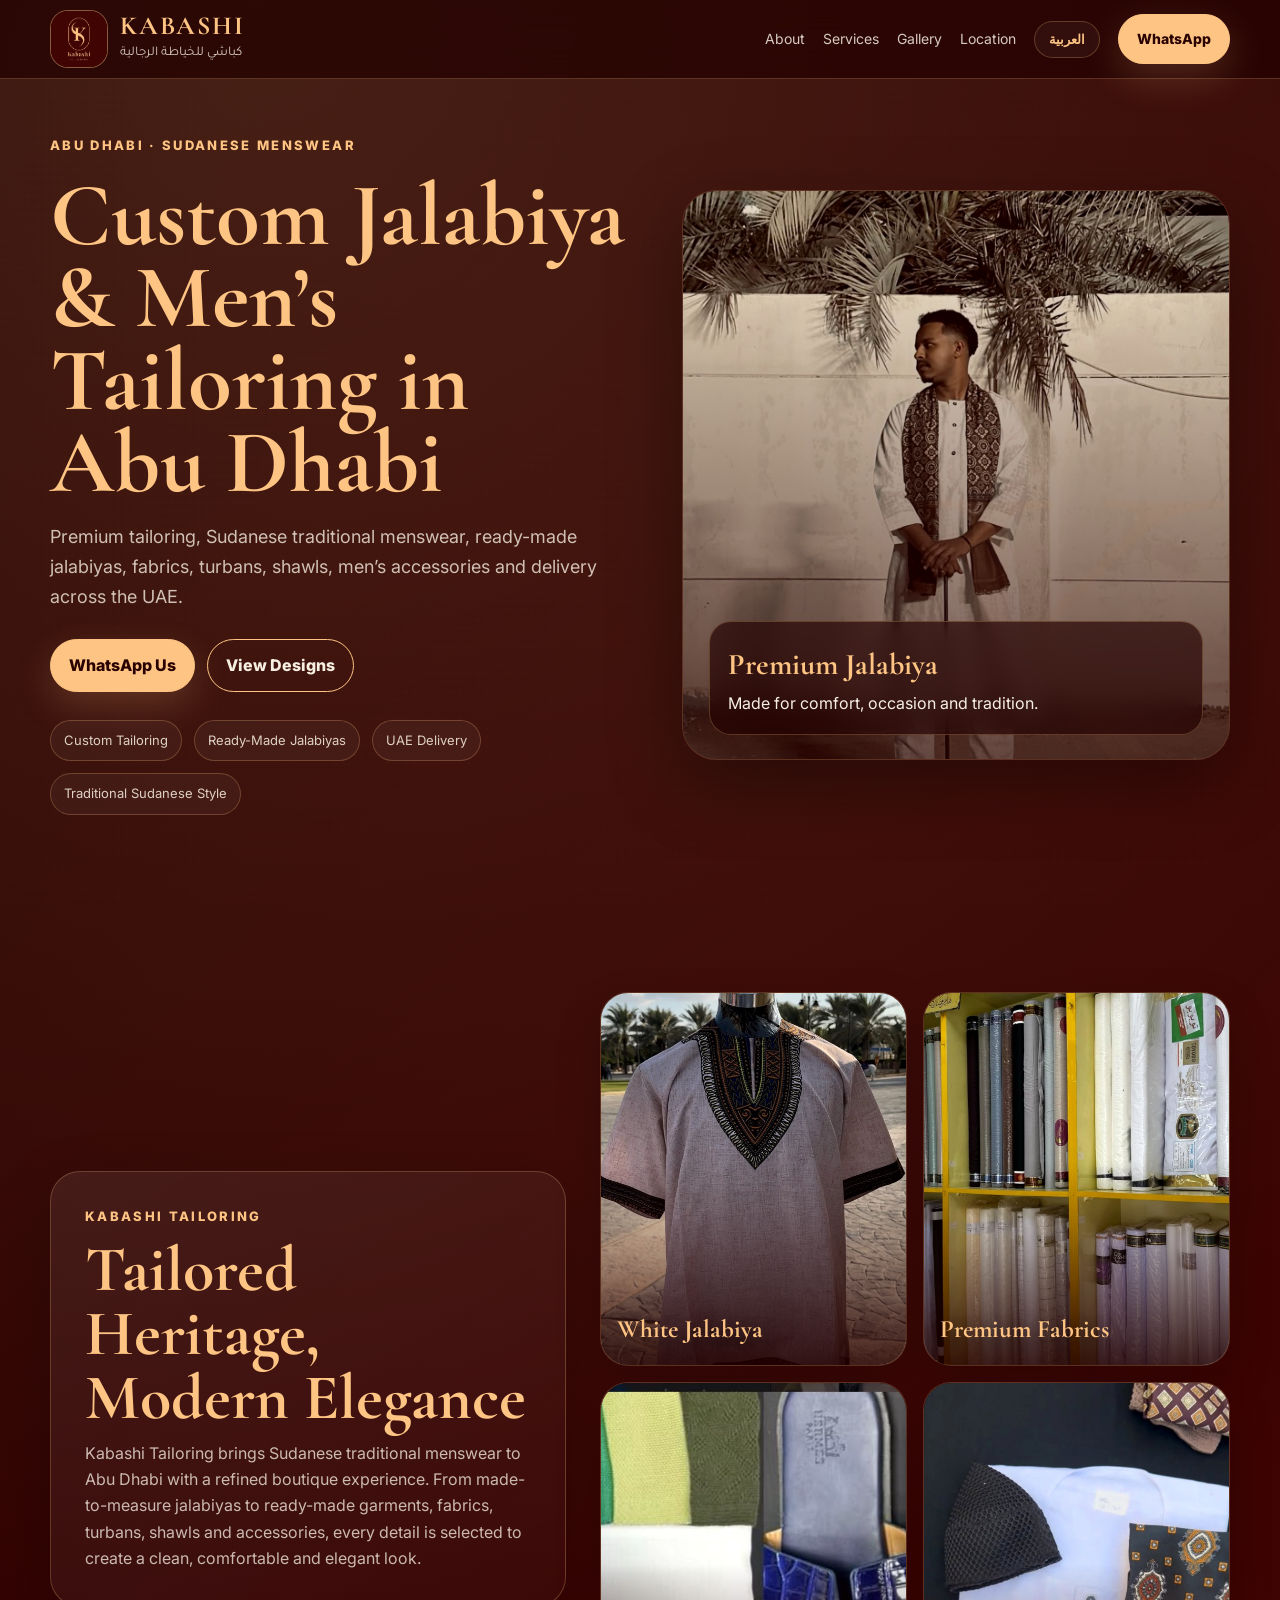
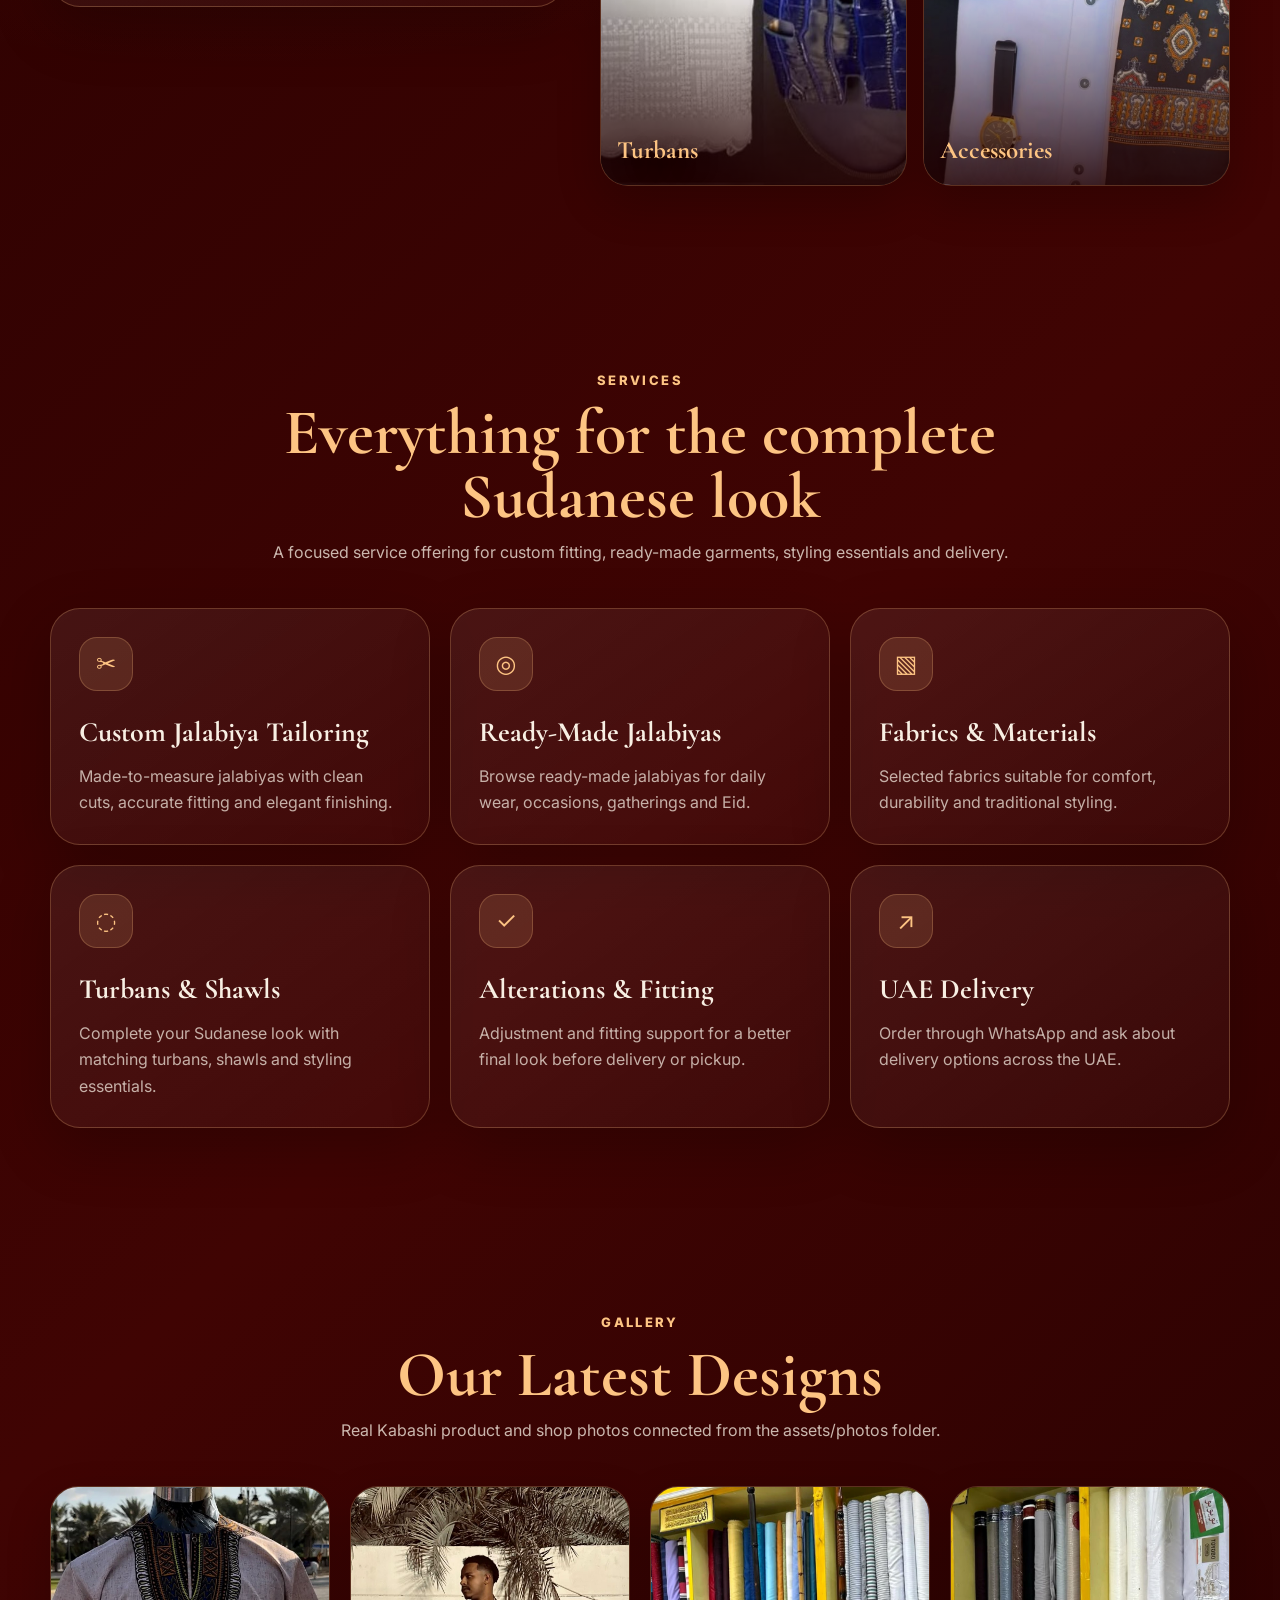
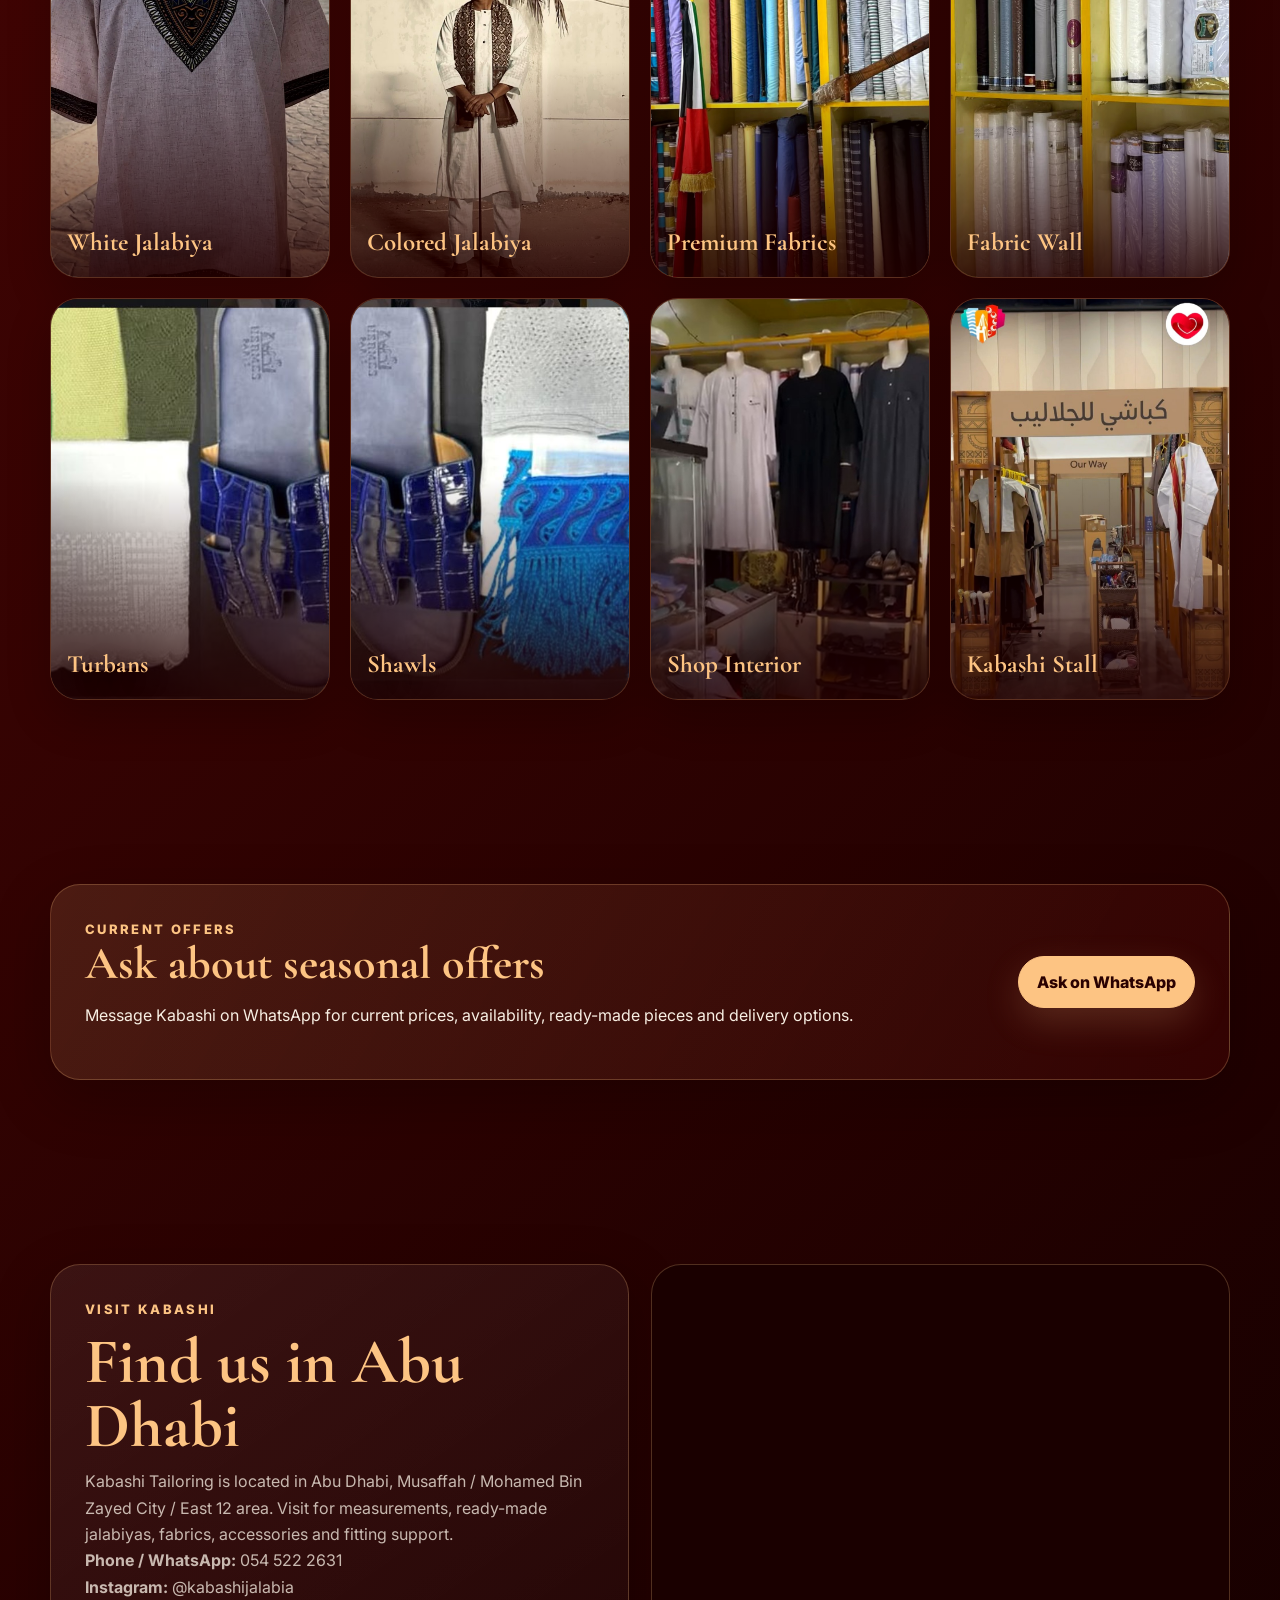
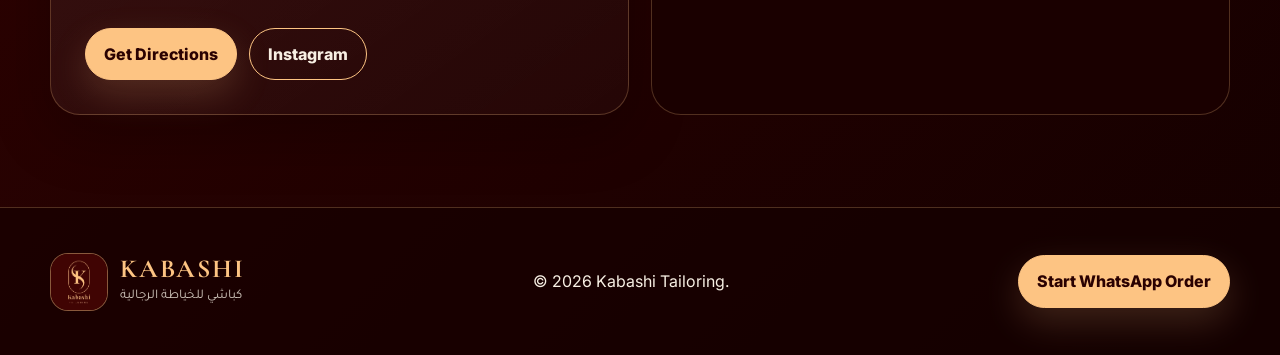
==== commit 97dbcde1: "Fix footer duplication and update year script" ====
--- a/index.html
+++ b/index.html
@@ -35,9 +35,9 @@
   <section class='section'><div class='container offer reveal'><div><div class='eyebrow'>Current Offers</div><h2 data-en='Ask about seasonal offers' data-ar='اسأل عن العروض الموسمية'>Ask about seasonal offers</h2><p>Message Kabashi on WhatsApp for current prices, availability, ready-made pieces and delivery options.</p></div><a class='btn primary' href='https://wa.me/971545222631' target='_blank' rel='noopener'>Ask on WhatsApp</a></div></section>
   <section class='section' id='location'><div class='container contact-grid'><div class='panel reveal'><div class='eyebrow'>Visit Kabashi</div><h2 data-en='Find us in Abu Dhabi' data-ar='زورونا في أبوظبي'>Find us in Abu Dhabi</h2><p>Kabashi Tailoring is located in Abu Dhabi, Musaffah / Mohamed Bin Zayed City / East 12 area. Visit for measurements, ready-made jalabiyas, fabrics, accessories and fitting support.</p><p><strong>Phone / WhatsApp:</strong> 054 522 2631<br><strong>Instagram:</strong> @kabashijalabia</p><div class='hero-actions'><a class='btn primary' href='https://maps.app.goo.gl/zRtJLdgBqovz6FBf7' target='_blank' rel='noopener'>Get Directions</a><a class='btn' href='https://www.instagram.com/kabashijalabia' target='_blank' rel='noopener'>Instagram</a></div></div><div class='map reveal'><iframe title='Kabashi Tailoring Google Map' loading='lazy' referrerpolicy='no-referrer-when-downgrade' src='https://www.google.com/maps?q=Kabashi%20gents%20tailor%20Abu%20Dhabi&output=embed'></iframe></div></div></section>
 </main>
-<footer class='footer'><div class='container footer-grid'><a class='brand' href='#home'><img class='logo-img' src='assets/kabashi-logo.png' alt='Kabashi logo'><div><strong>KABASHI</strong><small>كباشي للخياطة الرجالية</small></div></a><p>© <span id='year'></span> Kabashi Tailoring. Demo website by Hani.</p><a class='btn primary' href='https://wa.me/971545222631' target='_blank' rel='noopener'>Start WhatsApp Order</a></div></footer>
+<footer class='footer'><div class='container footer-grid'><a class='brand' href='#home'><img class='logo-img' src='assets/kabashi-logo.png' alt='Kabashi logo'><div><strong>KABASHI</strong><small>كباشي للخياطة الرجالية</small></div></a><p>© <span id='year'></span> Kabashi Tailoring.</p><a class='btn primary' href='https://wa.me/971545222631' target='_blank' rel='noopener'>Start WhatsApp Order</a></div></footer>
 <script>
   const menu=document.getElementById('menu'),links=document.getElementById('links'),year=document.getElementById('year'),lang=document.getElementById('lang');year.textContent=new Date().getFullYear();menu.addEventListener('click',()=>links.classList.toggle('open'));document.querySelectorAll('.links a').forEach(a=>a.addEventListener('click',()=>links.classList.remove('open')));const obs=new IntersectionObserver(es=>es.forEach(e=>{if(e.isIntersecting){e.target.classList.add('visible');obs.unobserve(e.target)}}),{threshold:.12});document.querySelectorAll('.reveal').forEach(el=>obs.observe(el));let current='en';lang.addEventListener('click',()=>{current=current==='en'?'ar':'en';document.documentElement.lang=current;document.documentElement.dir=current==='ar'?'rtl':'ltr';document.body.classList.toggle('is-arabic',current==='ar');lang.textContent=current==='ar'?'English':'العربية';document.querySelectorAll('[data-en][data-ar]').forEach(el=>{el.textContent=el.dataset[current]})});
 </script>
 </body>
-</html>+</html>
